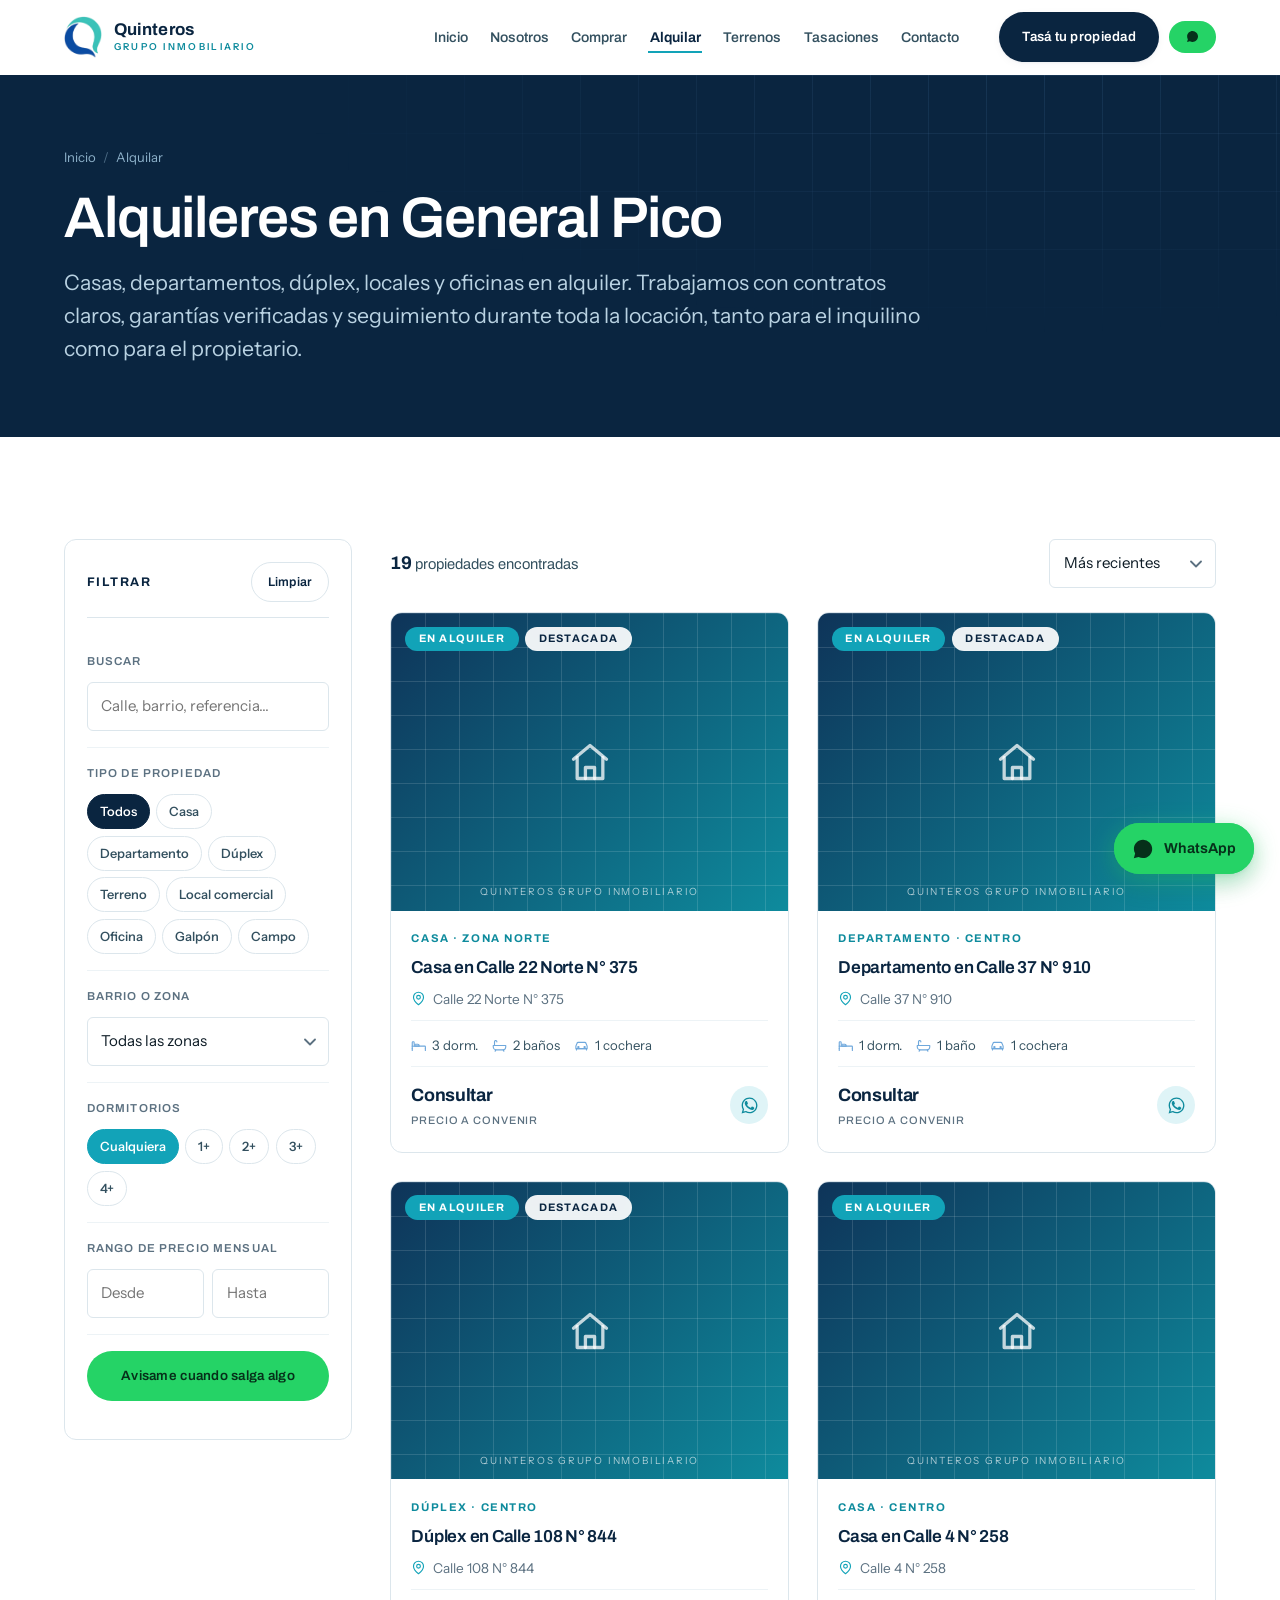
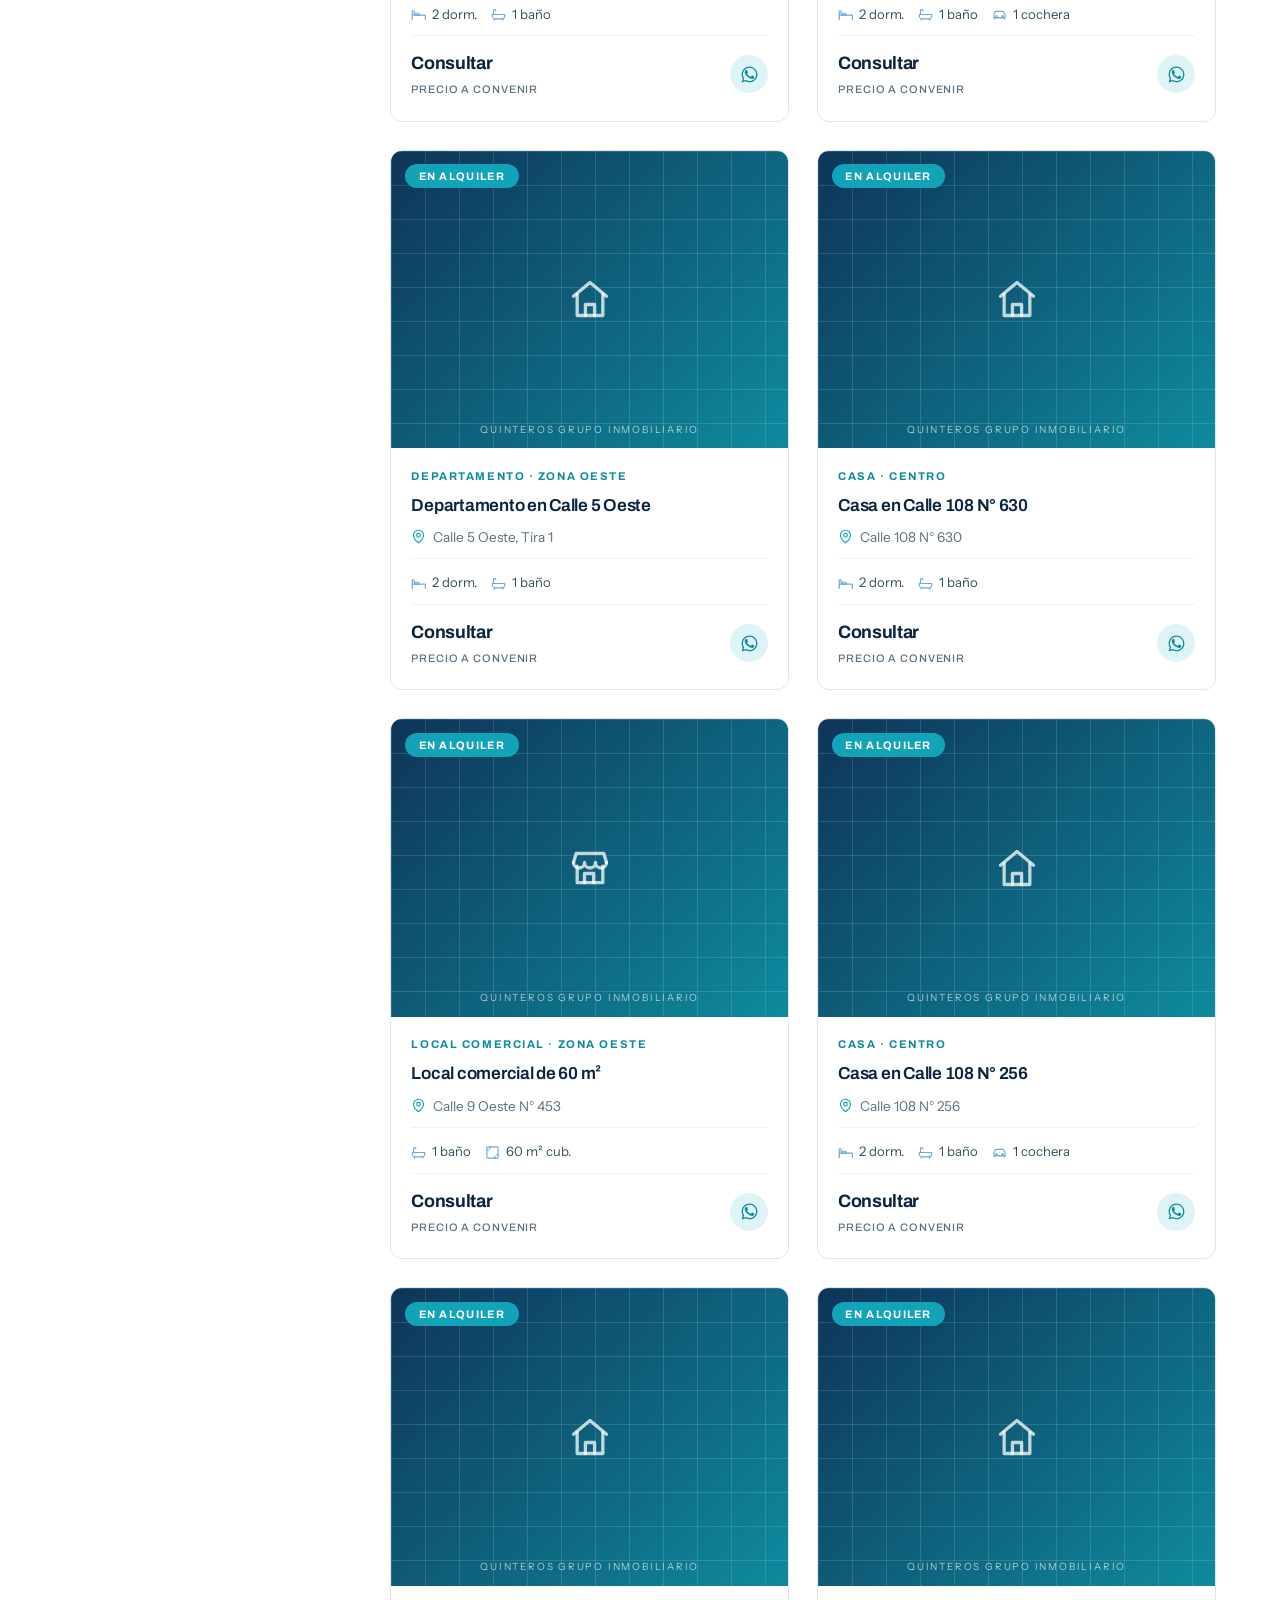
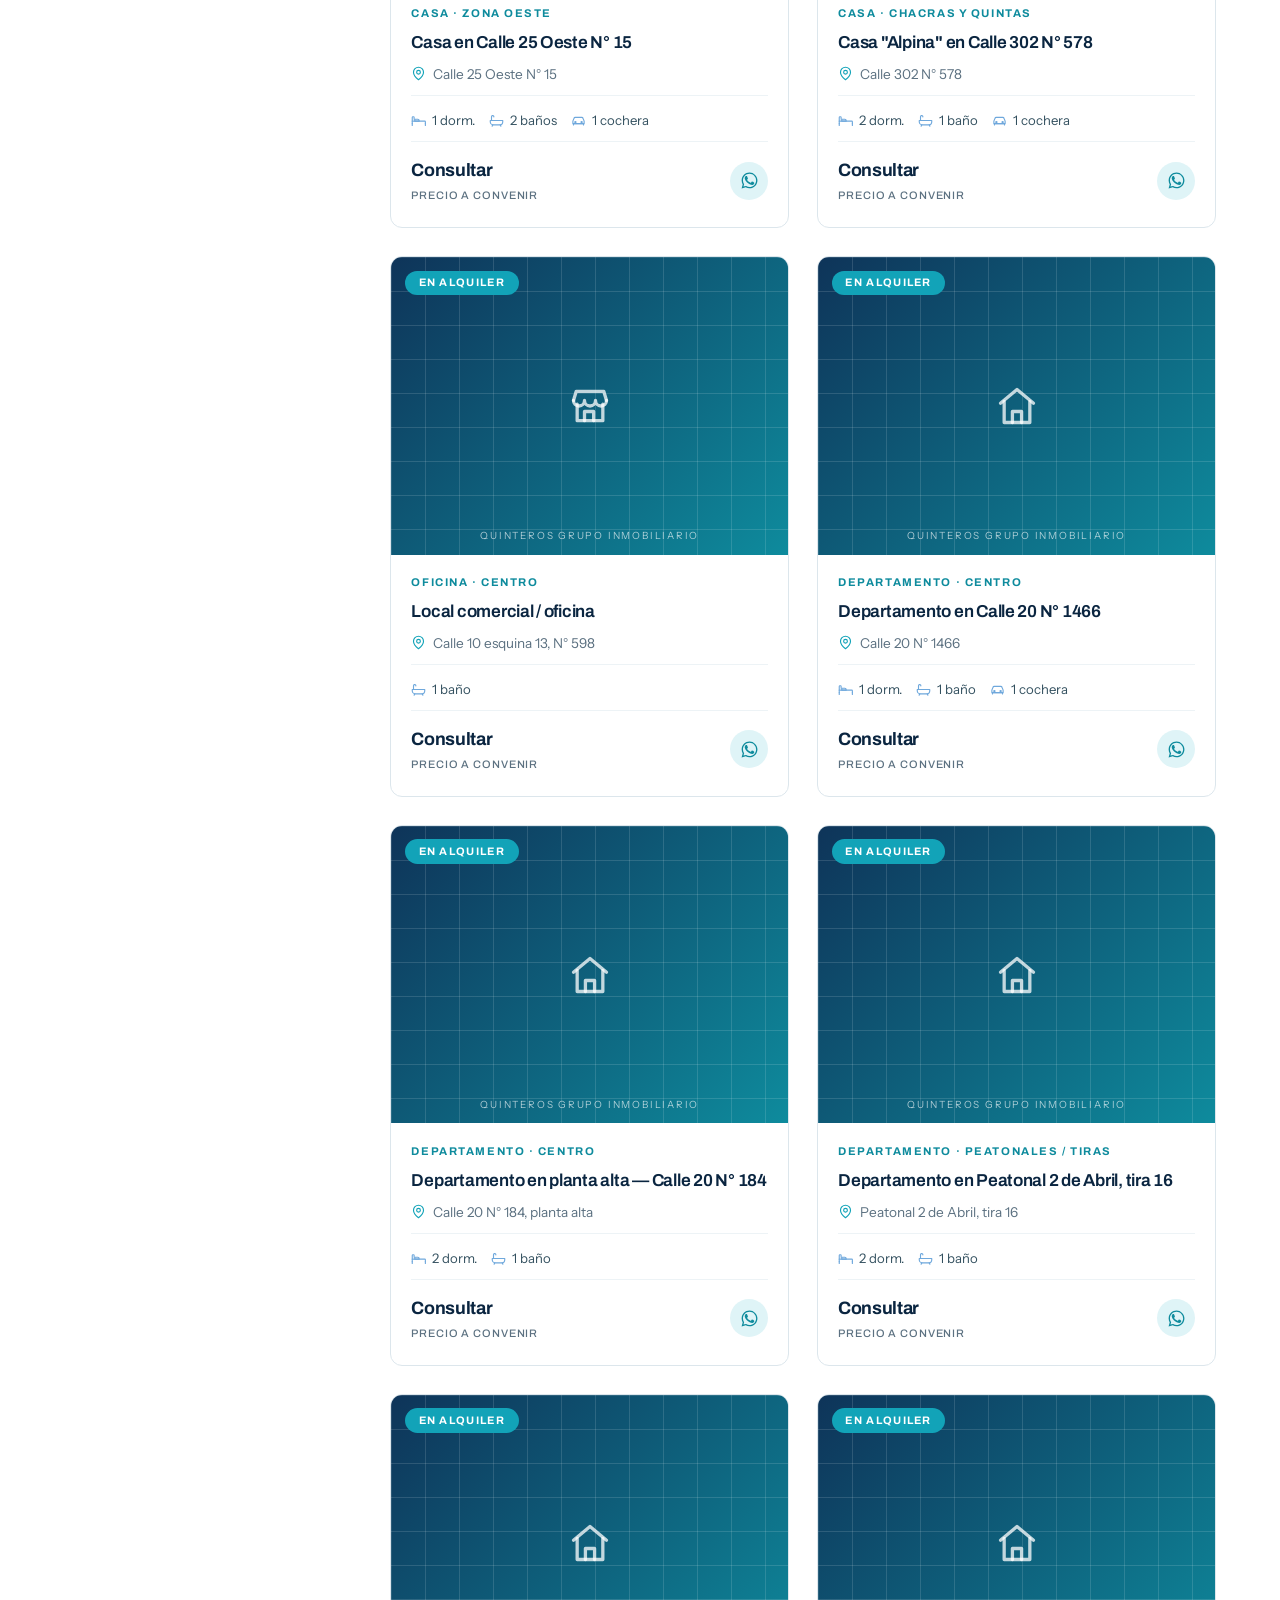
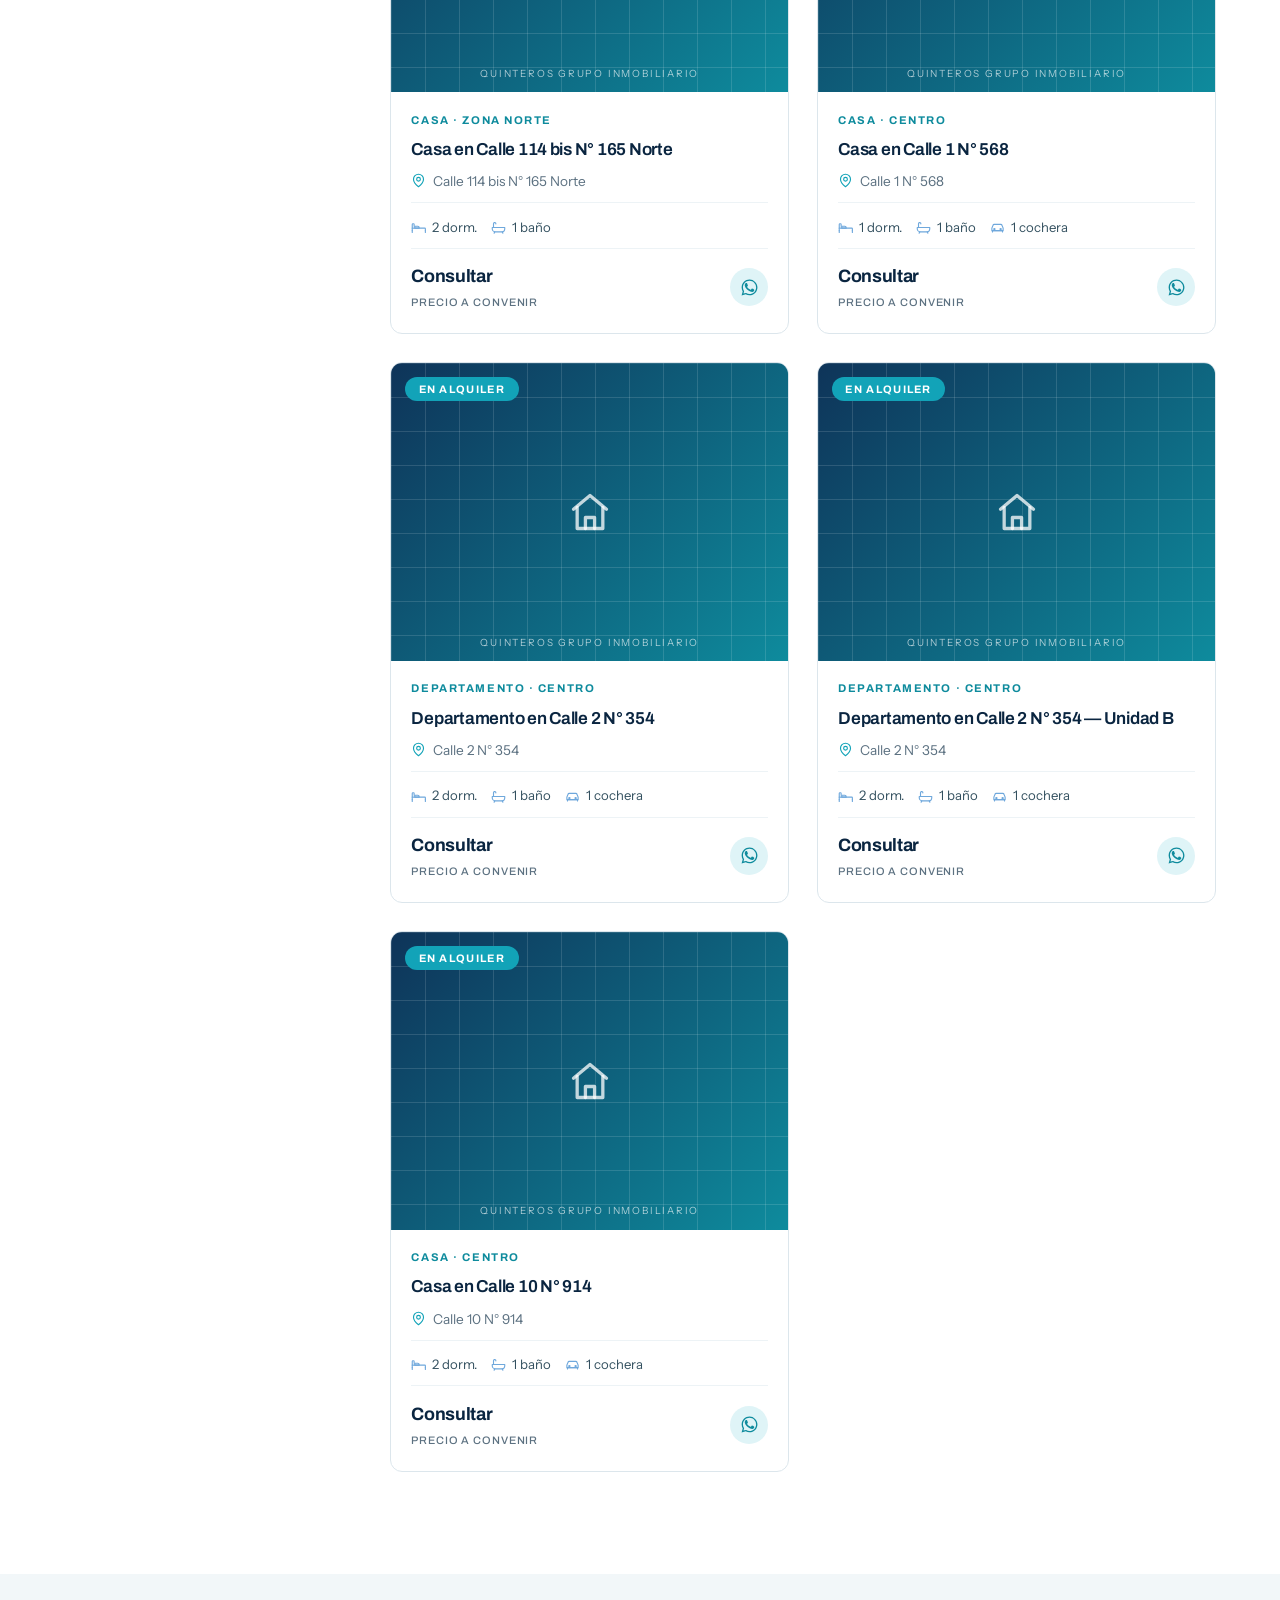
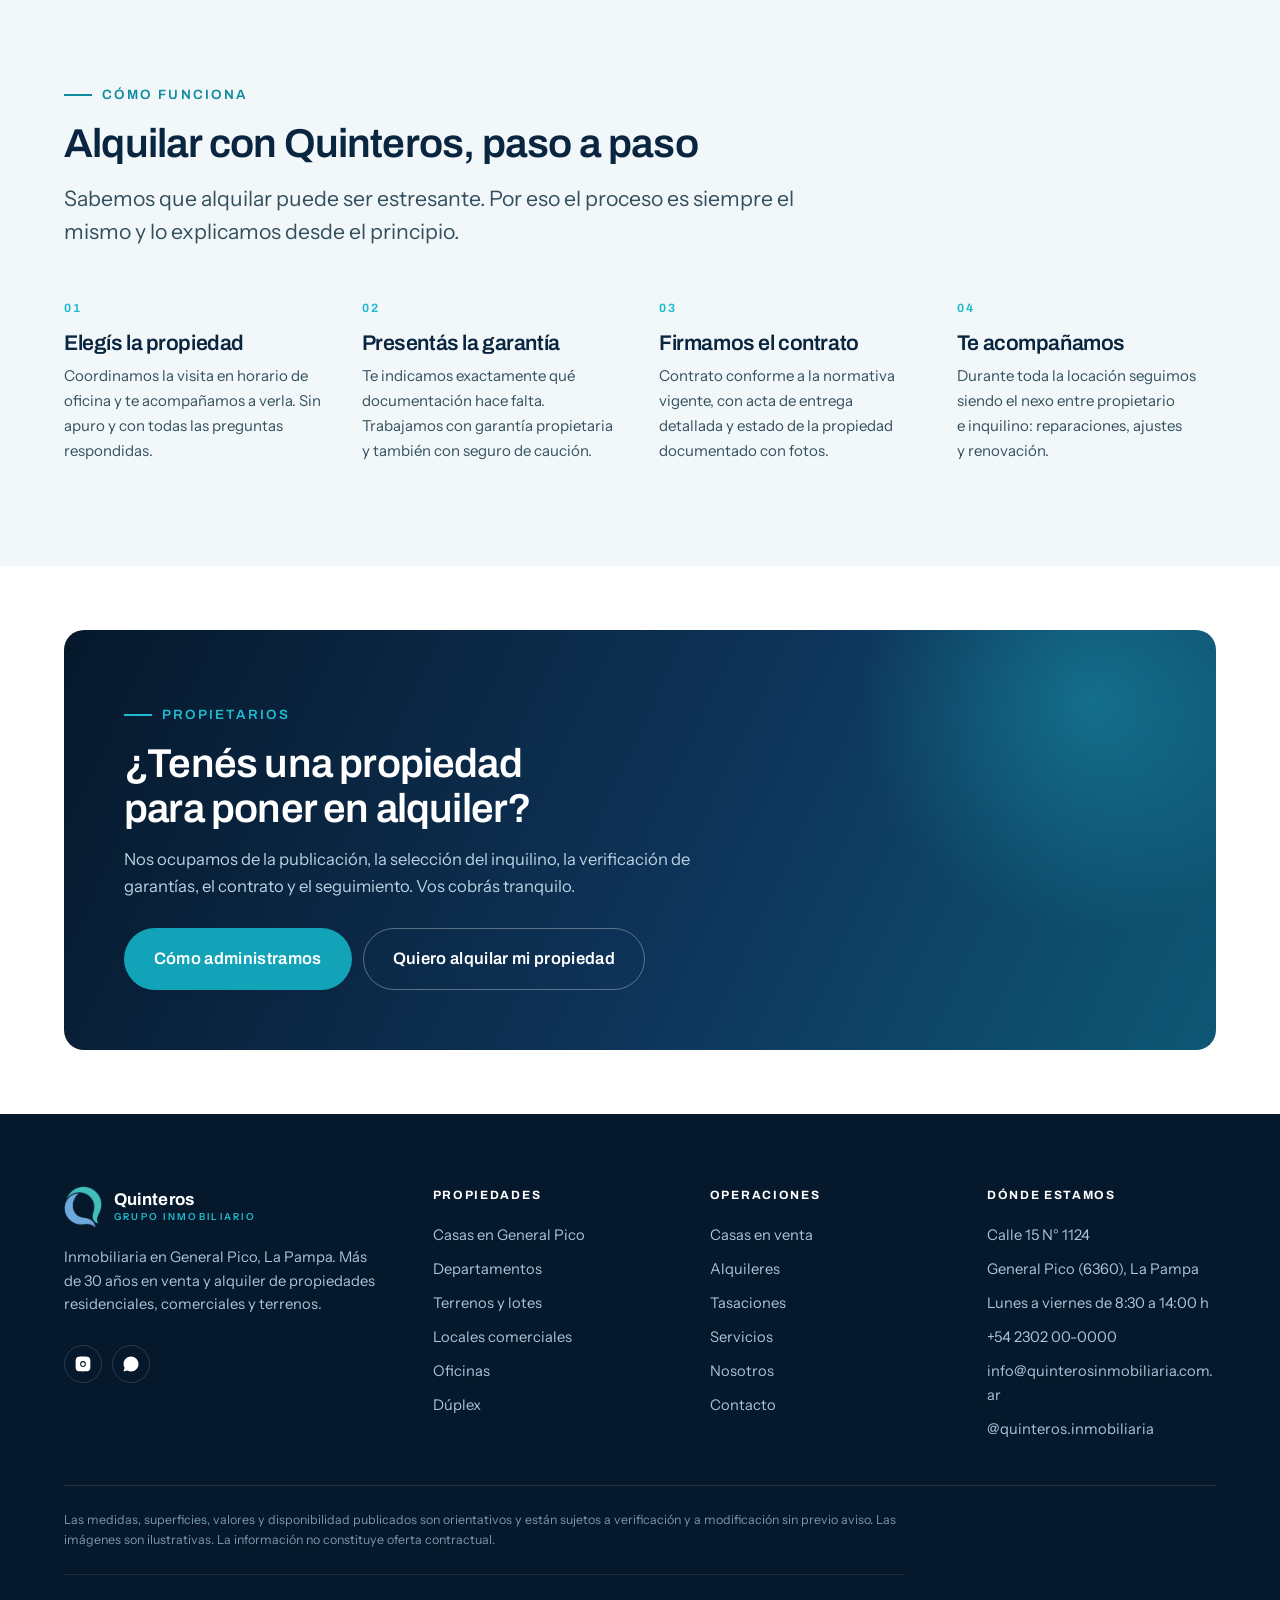
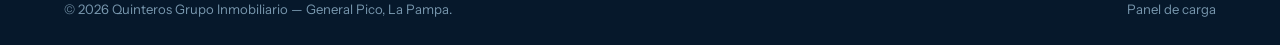
==== alquilar.html @ 3e391fb6 "Sitio web de Quinteros Grupo Inmobiliario Sitio institucional y catálogo de propiedades para una inm" ====
<!DOCTYPE html>
<html lang="es-AR">
<head>
<meta charset="utf-8">
<meta name="viewport" content="width=device-width, initial-scale=1">
<title>Alquileres en General Pico: casas y departamentos | Quinteros</title>
<meta name="description" content="Casas, departamentos, dúplex y locales en alquiler en General Pico, La Pampa. Contratos claros, garantías verificadas y seguimiento durante toda la locación.">
<link rel="canonical" href="https://www.quinterosinmobiliaria.com.ar/alquilar.html">
<meta property="og:type" content="website">
<meta property="og:locale" content="es_AR">
<meta property="og:title" content="Alquileres en General Pico: casas y departamentos | Quinteros">
<meta property="og:description" content="Casas, departamentos, dúplex y locales en alquiler en General Pico, La Pampa.">
<link rel="icon" href="assets/img/favicon.png" type="image/png">
<meta name="theme-color" content="#0A2540">
<link rel="preconnect" href="https://fonts.googleapis.com">
<link rel="preconnect" href="https://fonts.gstatic.com" crossorigin>
<link rel="stylesheet" href="https://fonts.googleapis.com/css2?family=Archivo:wght@400;500;600;700&family=Instrument+Sans:wght@400;500;600&display=swap">
<link rel="stylesheet" href="assets/css/styles.css">
</head>
<body>
<a class="skip-link" href="#main">Saltar al contenido</a>

<header class="header">
  <div class="wrap header__inner">
    <a class="brand" href="index.html" aria-label="Quinteros Grupo Inmobiliario — Inicio">
      <img class="brand__mark" src="assets/img/logo-quinteros.png" width="183" height="200" alt="" aria-hidden="true" decoding="async">
      <span class="brand__text"><span class="brand__name">Quinteros</span><span class="brand__tag">Grupo Inmobiliario</span></span>
    </a>
    <button class="nav-toggle" aria-expanded="false" aria-controls="nav-principal" aria-label="Abrir menú"><span></span></button>
    <nav class="nav" id="nav-principal" aria-label="Navegación principal">
      <ul class="nav__list">
        <li><a class="nav__link" href="index.html">Inicio</a></li>
        <li><a class="nav__link" href="nosotros.html">Nosotros</a></li>
        <li><a class="nav__link" href="comprar.html">Comprar</a></li>
        <li><a class="nav__link" href="alquilar.html">Alquilar</a></li>
        <li><a class="nav__link" href="terrenos.html">Terrenos</a></li>
        <li><a class="nav__link" href="tasaciones.html">Tasaciones</a></li>
        <li><a class="nav__link" href="contacto.html">Contacto</a></li>
      </ul>
      <div class="nav__cta-group">
        <a class="btn btn--primary" href="tasaciones.html">Tasá tu propiedad</a>
        <a class="btn btn--wsp" data-wsp>WhatsApp</a>
      </div>
    </nav>
    <div class="header__actions">
      <a class="btn btn--primary btn--cta" href="tasaciones.html">Tasá tu propiedad</a>
      <a class="btn btn--wsp btn--sm" data-wsp aria-label="Escribinos por WhatsApp">
        <svg viewBox="0 0 24 24" fill="currentColor" aria-hidden="true"><path d="M17.47 14.38c-.3-.15-1.76-.87-2.03-.97-.27-.1-.47-.15-.67.15-.2.3-.77.97-.95 1.17-.17.2-.35.22-.65.07-.3-.15-1.26-.46-2.4-1.48-.89-.79-1.49-1.77-1.66-2.07-.17-.3-.02-.46.13-.61.13-.13.3-.35.45-.52.15-.17.2-.3.3-.5.1-.2.05-.37-.02-.52-.08-.15-.67-1.61-.92-2.21-.24-.58-.49-.5-.67-.51h-.57c-.2 0-.52.07-.79.37-.27.3-1.04 1.02-1.04 2.48s1.06 2.88 1.21 3.08c.15.2 2.1 3.2 5.08 4.49.71.3 1.26.49 1.69.63.71.22 1.36.19 1.87.12.57-.09 1.76-.72 2.01-1.41.25-.7.25-1.29.17-1.42-.07-.12-.27-.2-.57-.35zM12.04 2.02c-5.5 0-9.97 4.47-9.97 9.97 0 1.76.46 3.48 1.34 5L2 22l5.16-1.35a9.93 9.93 0 0 0 4.88 1.27h.01c5.5 0 9.97-4.47 9.97-9.97 0-2.66-1.04-5.17-2.92-7.05a9.9 9.9 0 0 0-7.06-2.88z"/></svg>
        <span class="sr-only">WhatsApp</span>
      </a>
    </div>
  </div>
</header>

<main id="main">

<section class="page-head">
  <div class="wrap">
    <nav class="breadcrumb" aria-label="Miga de pan">
      <a href="index.html">Inicio</a><span aria-hidden="true">/</span><span>Alquilar</span>
    </nav>
    <h1>Alquileres en General Pico</h1>
    <p class="lead">Casas, departamentos, dúplex, locales y oficinas en alquiler. Trabajamos con contratos claros, garantías verificadas y seguimiento durante toda la locación, tanto para el inquilino como para el propietario.</p>
  </div>
</section>

<section class="section" data-catalogo data-fijos='{"operacion":"alquiler"}'>
  <div class="wrap catalogo">
    <aside class="filters" aria-label="Filtros de búsqueda">
      <div class="filters__head">
        <p class="filters__title">Filtrar</p>
        <button type="button" class="btn btn--sm btn--ghost" data-limpiar>Limpiar</button>
        <button type="button" class="filters__close" data-cerrar-filtros aria-label="Cerrar filtros">
          <svg viewBox="0 0 24 24" width="18" height="18" fill="none" stroke="currentColor" stroke-width="2" stroke-linecap="round"><path d="M18 6L6 18M6 6l12 12"/></svg>
        </button>
      </div>
      <div class="filters__group">
        <span class="filters__legend">Buscar</span>
        <input class="input" type="search" name="q" placeholder="Calle, barrio, referencia..." aria-label="Buscar por texto">
      </div>
      <div class="filters__group"><span class="filters__legend">Operación</span><div class="chips" data-filtro-operacion></div></div>
      <div class="filters__group"><span class="filters__legend">Tipo de propiedad</span><div class="chips" data-filtro-tipo></div></div>
      <div class="filters__group"><span class="filters__legend">Barrio o zona</span><select class="select" name="zona" aria-label="Filtrar por zona"></select></div>
      <div class="filters__group"><span class="filters__legend">Dormitorios</span><div class="chips" data-filtro-dormitorios></div></div>
      <div class="filters__group">
        <span class="filters__legend">Rango de precio mensual</span>
        <div class="range-row">
          <input class="input" type="number" name="precioMin" placeholder="Desde" min="0" step="1000" aria-label="Precio mínimo">
          <input class="input" type="number" name="precioMax" placeholder="Hasta" min="0" step="1000" aria-label="Precio máximo">
        </div>
      </div>
      <div class="filters__group">
        <a class="btn btn--wsp btn--block" data-wsp="¡Hola Quinteros! Busco un alquiler en General Pico. ¿Qué tienen disponible?">Avisame cuando salga algo</a>
      </div>
    </aside>

    <div>
      <div class="catalogo__bar">
        <p class="results-count" data-count aria-live="polite"></p>
        <div class="catalogo__tools">
          <button type="button" class="btn btn--ghost btn--sm filters-trigger" data-abrir-filtros>
            <svg viewBox="0 0 24 24" width="16" height="16" fill="none" stroke="currentColor" stroke-width="2" stroke-linecap="round"><path d="M4 6h16M7 12h10M10 18h4"/></svg>
            Filtros
          </button>
          <label class="sr-only" for="orden">Ordenar por</label>
          <select class="select" id="orden" data-orden style="width:auto">
            <option value="recientes">Más recientes</option>
            <option value="precio-asc">Menor precio</option>
            <option value="precio-desc">Mayor precio</option>
            <option value="superficie">Mayor superficie</option>
          </select>
        </div>
      </div>
      <div class="active-filters" data-active-filters></div>
      <div class="cards" data-grid></div>
    </div>
  </div>
</section>

<section class="section section--soft">
  <div class="wrap">
    <div class="section-head" data-reveal>
      <p class="eyebrow">Cómo funciona</p>
      <h2 class="h2">Alquilar con Quinteros, paso a paso</h2>
      <p class="lead mt-2">Sabemos que alquilar puede ser estresante. Por eso el proceso es siempre el mismo y lo explicamos desde el principio.</p>
    </div>
    <div class="values">
      <div class="value" data-reveal>
        <span class="value__num">01</span>
        <h3>Elegís la propiedad</h3>
        <p>Coordinamos la visita en horario de oficina y te acompañamos a verla. Sin apuro y con todas las preguntas respondidas.</p>
      </div>
      <div class="value" data-reveal>
        <span class="value__num">02</span>
        <h3>Presentás la garantía</h3>
        <p>Te indicamos exactamente qué documentación hace falta. Trabajamos con garantía propietaria y también con seguro de caución.</p>
      </div>
      <div class="value" data-reveal>
        <span class="value__num">03</span>
        <h3>Firmamos el contrato</h3>
        <p>Contrato conforme a la normativa vigente, con acta de entrega detallada y estado de la propiedad documentado con fotos.</p>
      </div>
      <div class="value" data-reveal>
        <span class="value__num">04</span>
        <h3>Te acompañamos</h3>
        <p>Durante toda la locación seguimos siendo el nexo entre propietario e inquilino: reparaciones, ajustes y renovación.</p>
      </div>
    </div>
  </div>
</section>

<section class="section section--tight">
  <div class="wrap">
    <div class="cta-band" data-reveal>
      <p class="eyebrow" style="color:var(--turq-400)">Propietarios</p>
      <h2>¿Tenés una propiedad para poner en alquiler?</h2>
      <p>Nos ocupamos de la publicación, la selección del inquilino, la verificación de garantías, el contrato y el seguimiento. Vos cobrás tranquilo.</p>
      <div class="cta-band__actions">
        <a class="btn btn--turq btn--lg" href="servicios.html#alquiler">Cómo administramos</a>
        <a class="btn btn--ghost-light btn--lg" data-wsp="¡Hola Quinteros! Tengo una propiedad para poner en alquiler en General Pico.">Quiero alquilar mi propiedad</a>
      </div>
    </div>
  </div>
</section>

</main>

<footer class="footer">
  <div class="wrap">
    <div class="footer__top">
      <div>
        <a class="brand brand--light" href="index.html" aria-label="Quinteros Grupo Inmobiliario">
          <img class="brand__mark" src="assets/img/logo-quinteros-claro.png" width="183" height="200" alt="" aria-hidden="true" decoding="async" loading="lazy">
          <span class="brand__text"><span class="brand__name">Quinteros</span><span class="brand__tag">Grupo Inmobiliario</span></span>
        </a>
        <p class="footer__about">Inmobiliaria en General Pico, La Pampa. Más de 30 años en venta y alquiler de propiedades residenciales, comerciales y terrenos.</p>
        <div class="socials mt-3">
          <a data-site="instagram" href="#" aria-label="Instagram"><svg viewBox="0 0 24 24" fill="currentColor" aria-hidden="true"><path d="M12 2.16c3.2 0 3.58.01 4.85.07 1.17.05 1.8.25 2.23.41.56.22.96.48 1.38.9.42.42.68.82.9 1.38.16.42.36 1.06.41 2.23.06 1.27.07 1.65.07 4.85s-.01 3.58-.07 4.85c-.05 1.17-.25 1.8-.41 2.23-.22.56-.48.96-.9 1.38-.42.42-.82.68-1.38.9-.42.16-1.06.36-2.23.41-1.27.06-1.65.07-4.85.07s-3.58-.01-4.85-.07c-1.17-.05-1.8-.25-2.23-.41a3.8 3.8 0 0 1-1.38-.9 3.8 3.8 0 0 1-.9-1.38c-.16-.42-.36-1.06-.41-2.23C2.17 15.58 2.16 15.2 2.16 12s.01-3.58.07-4.85c.05-1.17.25-1.8.41-2.23.22-.56.48-.96.9-1.38.42-.42.82-.68 1.38-.9.42-.16 1.06-.36 2.23-.41C8.42 2.17 8.8 2.16 12 2.16zm0 5.99a3.85 3.85 0 1 0 0 7.7 3.85 3.85 0 0 0 0-7.7zm0 6.35a2.5 2.5 0 1 1 0-5 2.5 2.5 0 0 1 0 5zm5.9-6.5a1.4 1.4 0 1 1-2.8 0 1.4 1.4 0 0 1 2.8 0z"/></svg></a>
          <a data-wsp href="#" aria-label="WhatsApp"><svg viewBox="0 0 24 24" fill="currentColor" aria-hidden="true"><path d="M17.47 14.38c-.3-.15-1.76-.87-2.03-.97-.27-.1-.47-.15-.67.15-.2.3-.77.97-.95 1.17-.17.2-.35.22-.65.07-.3-.15-1.26-.46-2.4-1.48-.89-.79-1.49-1.77-1.66-2.07-.17-.3-.02-.46.13-.61.13-.13.3-.35.45-.52.15-.17.2-.3.3-.5.1-.2.05-.37-.02-.52-.08-.15-.67-1.61-.92-2.21-.24-.58-.49-.5-.67-.51h-.57c-.2 0-.52.07-.79.37-.27.3-1.04 1.02-1.04 2.48s1.06 2.88 1.21 3.08c.15.2 2.1 3.2 5.08 4.49.71.3 1.26.49 1.69.63.71.22 1.36.19 1.87.12.57-.09 1.76-.72 2.01-1.41.25-.7.25-1.29.17-1.42-.07-.12-.27-.2-.57-.35zM12.04 2.02c-5.5 0-9.97 4.47-9.97 9.97 0 1.76.46 3.48 1.34 5L2 22l5.16-1.35a9.93 9.93 0 0 0 4.88 1.27h.01c5.5 0 9.97-4.47 9.97-9.97 0-2.66-1.04-5.17-2.92-7.05a9.9 9.9 0 0 0-7.06-2.88z"/></svg></a>
        </div>
      </div>
      <div>
        <p class="footer__title">Propiedades</p>
        <ul class="footer__links">
          <li><a href="propiedades.html?tipo=casa">Casas en General Pico</a></li>
          <li><a href="propiedades.html?tipo=departamento">Departamentos</a></li>
          <li><a href="terrenos.html">Terrenos y lotes</a></li>
          <li><a href="propiedades.html?tipo=local">Locales comerciales</a></li>
          <li><a href="propiedades.html?tipo=oficina">Oficinas</a></li>
          <li><a href="propiedades.html?tipo=duplex">Dúplex</a></li>
        </ul>
      </div>
      <div>
        <p class="footer__title">Operaciones</p>
        <ul class="footer__links">
          <li><a href="comprar.html">Casas en venta</a></li>
          <li><a href="alquilar.html">Alquileres</a></li>
          <li><a href="tasaciones.html">Tasaciones</a></li>
          <li><a href="servicios.html">Servicios</a></li>
          <li><a href="nosotros.html">Nosotros</a></li>
          <li><a href="contacto.html">Contacto</a></li>
        </ul>
      </div>
      <div>
        <p class="footer__title">Dónde estamos</p>
        <ul class="footer__links">
          <li data-site="direccion"></li>
          <li>General Pico (<span data-site="codigoPostal"></span>), La Pampa</li>
          <li data-site="horario"></li>
          <li><a data-site="telefonoLink" href="#"><span data-site-text="telefono"></span></a></li>
          <li><a data-site="email" href="#"></a></li>
          <li><a data-site="instagram" href="#"><span data-site-text="instagramUser"></span></a></li>
        </ul>
      </div>
    </div>
    <p class="footer__legal">Las medidas, superficies, valores y disponibilidad publicados son orientativos y están sujetos a verificación y a modificación sin previo aviso. Las imágenes son ilustrativas. La información no constituye oferta contractual.</p>
    <div class="footer__bottom">
      <p>© <span data-year>2026</span> Quinteros Grupo Inmobiliario — General Pico, La Pampa.</p>
      <p><a href="admin.php">Panel de carga</a></p>
    </div>
  </div>
</footer>

<a class="wsp-float" data-wsp href="#" aria-label="Escribinos por WhatsApp">
  <svg viewBox="0 0 24 24" fill="currentColor" aria-hidden="true"><path d="M17.47 14.38c-.3-.15-1.76-.87-2.03-.97-.27-.1-.47-.15-.67.15-.2.3-.77.97-.95 1.17-.17.2-.35.22-.65.07-.3-.15-1.26-.46-2.4-1.48-.89-.79-1.49-1.77-1.66-2.07-.17-.3-.02-.46.13-.61.13-.13.3-.35.45-.52.15-.17.2-.3.3-.5.1-.2.05-.37-.02-.52-.08-.15-.67-1.61-.92-2.21-.24-.58-.49-.5-.67-.51h-.57c-.2 0-.52.07-.79.37-.27.3-1.04 1.02-1.04 2.48s1.06 2.88 1.21 3.08c.15.2 2.1 3.2 5.08 4.49.71.3 1.26.49 1.69.63.71.22 1.36.19 1.87.12.57-.09 1.76-.72 2.01-1.41.25-.7.25-1.29.17-1.42-.07-.12-.27-.2-.57-.35zM12.04 2.02c-5.5 0-9.97 4.47-9.97 9.97 0 1.76.46 3.48 1.34 5L2 22l5.16-1.35a9.93 9.93 0 0 0 4.88 1.27h.01c5.5 0 9.97-4.47 9.97-9.97 0-2.66-1.04-5.17-2.92-7.05a9.9 9.9 0 0 0-7.06-2.88z"/></svg>
  <span class="wsp-float__text">WhatsApp</span>
</a>

<script src="assets/js/config.js"></script>
<script src="data/propiedades.js"></script>
<script src="assets/js/app.js"></script>
<script src="assets/js/catalogo.js"></script>
</body>
</html>
---- assets/css/styles.css ----
/* ============================================================
   QUINTEROS GRUPO INMOBILIARIO — Sistema de diseño
   General Pico, La Pampa
   ============================================================ */

/* ---------- 1. Tokens ---------- */
:root {
  /* Marca */
  --navy-900: #06182B;
  --navy-800: #0A2540;
  --navy-700: #0E3459;
  --navy-600: #12456F;
  --blue-600: #12508C;
  --blue-500: #1B6BB0;
  --celeste-400: #6FA8DC;
  --celeste-200: #C3DCF0;
  --turq-600: #0E8B9D;
  --turq-500: #12A3B8;
  --turq-400: #1FBBCF;
  --turq-100: #DFF4F7;
  --agua-500: #2FB5A2;
  --agua-400: #3FC7B4;
  --agua-100: #DEF5F0;

  /* Neutros */
  --ink: #0C1A24;
  --ink-soft: #33505F;
  --muted: #5C7181;
  --line: #DCE6EC;
  --line-soft: #EDF3F6;
  --bg: #FFFFFF;
  --bg-soft: #F2F7F9;
  --bg-deep: #E9F1F5;

  /* Semánticos */
  --venta: var(--navy-800);
  --alquiler: var(--turq-500);

  /* Tipografía */
  --font-display: "Archivo", "Archivo Expanded", system-ui, sans-serif;
  --font-body: "Instrument Sans", "Archivo", system-ui, sans-serif;

  /* Escala fluida */
  --step--1: clamp(0.78rem, 0.76rem + 0.1vw, 0.84rem);
  --step-0: clamp(0.95rem, 0.92rem + 0.15vw, 1.05rem);
  --step-1: clamp(1.12rem, 1.05rem + 0.35vw, 1.35rem);
  --step-2: clamp(1.35rem, 1.2rem + 0.7vw, 1.85rem);
  --step-3: clamp(1.7rem, 1.4rem + 1.4vw, 2.6rem);
  --step-4: clamp(2.1rem, 1.5rem + 2.6vw, 3.6rem);
  --step-5: clamp(2.6rem, 1.6rem + 4.2vw, 5rem);

  /* Layout */
  --wrap: 1240px;
  --wrap-narrow: 780px;
  --gutter: clamp(1.15rem, 4vw, 2.75rem);
  --radius-s: 6px;
  --radius: 12px;
  --radius-l: 20px;
  --header-h: 74px;

  /* Sombras */
  --sh-1: 0 1px 2px rgba(10, 37, 64, 0.05), 0 2px 8px rgba(10, 37, 64, 0.04);
  --sh-2: 0 2px 4px rgba(10, 37, 64, 0.06), 0 12px 28px rgba(10, 37, 64, 0.09);
  --sh-3: 0 8px 18px rgba(10, 37, 64, 0.1), 0 28px 60px rgba(10, 37, 64, 0.14);

  --ease: cubic-bezier(0.22, 0.61, 0.36, 1);
}

/* ---------- 2. Reset ---------- */
*, *::before, *::after { box-sizing: border-box; }
* { margin: 0; }

html {
  -webkit-text-size-adjust: 100%;
  scroll-behavior: smooth;
  scroll-padding-top: calc(var(--header-h) + 16px);
}
@media (prefers-reduced-motion: reduce) {
  html { scroll-behavior: auto; }
  *, *::before, *::after {
    animation-duration: 0.01ms !important;
    animation-iteration-count: 1 !important;
    transition-duration: 0.01ms !important;
  }
}

body {
  font-family: var(--font-body);
  font-size: var(--step-0);
  line-height: 1.65;
  color: var(--ink);
  background: var(--bg);
  -webkit-font-smoothing: antialiased;
  text-rendering: optimizeLegibility;
  overflow-x: hidden;
}

img, svg, video, picture { display: block; max-width: 100%; }
img { height: auto; }
input, button, textarea, select { font: inherit; color: inherit; }
button { background: none; border: 0; cursor: pointer; }
a { color: inherit; text-decoration: none; }
ul, ol { list-style: none; padding: 0; }

h1, h2, h3, h4, h5 {
  font-family: var(--font-display);
  font-weight: 600;
  line-height: 1.1;
  letter-spacing: -0.02em;
  color: var(--navy-800);
  text-wrap: balance;
}
p { text-wrap: pretty; }

code {
  font-family: ui-monospace, "SFMono-Regular", Menlo, Consolas, monospace;
  font-size: 0.88em;
  background: var(--bg-deep);
  color: var(--navy-700);
  padding: 0.12em 0.4em;
  border-radius: 4px;
  overflow-wrap: anywhere;
}

:focus-visible {
  outline: 2px solid var(--turq-500);
  outline-offset: 3px;
  border-radius: 3px;
}

::selection { background: var(--turq-400); color: #fff; }

.skip-link {
  position: absolute;
  left: -9999px;
  top: 0;
  z-index: 999;
  background: var(--navy-800);
  color: #fff;
  padding: 0.8rem 1.2rem;
  border-radius: 0 0 var(--radius-s) 0;
}
.skip-link:focus { left: 0; }

.sr-only {
  position: absolute; width: 1px; height: 1px;
  padding: 0; margin: -1px; overflow: hidden;
  clip: rect(0 0 0 0); white-space: nowrap; border: 0;
}

/* ---------- 3. Layout ---------- */
.wrap {
  width: 100%;
  max-width: var(--wrap);
  margin-inline: auto;
  padding-inline: var(--gutter);
}
.wrap--narrow { max-width: var(--wrap-narrow); }

.section { padding-block: clamp(3.5rem, 8vw, 7rem); }
.section--tight { padding-block: clamp(2.5rem, 5vw, 4rem); }
.section--soft { background: var(--bg-soft); }
.section--deep {
  background: var(--navy-800);
  color: #E7F1F6;
}
.section--deep h2, .section--deep h3 { color: #fff; }

/* Trama de grilla: guiño al trazado en damero de General Pico */
.grid-motif { position: relative; isolation: isolate; }
.grid-motif::before {
  content: "";
  position: absolute;
  inset: 0;
  z-index: -1;
  background-image:
    linear-gradient(rgba(111, 168, 220, 0.16) 1px, transparent 1px),
    linear-gradient(90deg, rgba(111, 168, 220, 0.16) 1px, transparent 1px);
  background-size: 56px 56px;
  mask-image: radial-gradient(ellipse 70% 80% at 70% 20%, #000 20%, transparent 78%);
  -webkit-mask-image: radial-gradient(ellipse 70% 80% at 70% 20%, #000 20%, transparent 78%);
  pointer-events: none;
}

/* ---------- 4. Tipografía utilitaria ---------- */
.eyebrow {
  display: inline-flex;
  align-items: center;
  gap: 0.6rem;
  font-family: var(--font-display);
  font-size: var(--step--1);
  font-weight: 600;
  letter-spacing: 0.16em;
  text-transform: uppercase;
  color: var(--turq-600);
  margin-bottom: 1rem;
}
.eyebrow::before {
  content: "";
  width: 28px;
  height: 2px;
  background: currentColor;
  flex: none;
}
.section--deep .eyebrow { color: var(--turq-400); }

.h-display { font-size: var(--step-5); font-weight: 700; letter-spacing: -0.035em; }
.h1 { font-size: var(--step-4); font-weight: 650; }
.h2 { font-size: var(--step-3); font-weight: 620; }
.h3 { font-size: var(--step-2); }
.h4 { font-size: var(--step-1); }

.lead {
  font-size: var(--step-1);
  color: var(--ink-soft);
  line-height: 1.55;
  max-width: 62ch;
}
.section--deep .lead { color: #B9D2E2; }

.muted { color: var(--muted); }
.tabular { font-variant-numeric: tabular-nums; }

.section-head { max-width: 68ch; margin-bottom: clamp(2rem, 4vw, 3.25rem); }
.section-head--split {
  max-width: none;
  display: flex;
  flex-wrap: wrap;
  align-items: flex-end;
  justify-content: space-between;
  gap: 1.5rem;
}
.section-head--split > div { max-width: 62ch; }

/* ---------- 5. Botones ---------- */
.btn {
  display: inline-flex;
  align-items: center;
  justify-content: center;
  gap: 0.55rem;
  font-family: var(--font-display);
  font-size: var(--step--1);
  font-weight: 600;
  letter-spacing: 0.02em;
  padding: 0.82rem 1.4rem;
  border-radius: 999px;
  border: 1.5px solid transparent;
  transition: transform 0.25s var(--ease), background-color 0.25s var(--ease),
    border-color 0.25s var(--ease), color 0.25s var(--ease), box-shadow 0.25s var(--ease);
  white-space: nowrap;
  cursor: pointer;
}
.btn:hover { transform: translateY(-2px); }
.btn:active { transform: translateY(0); }
.btn svg { width: 1.05em; height: 1.05em; flex: none; }

.btn--primary { background: var(--navy-800); color: #fff; box-shadow: var(--sh-1); }
.btn--primary:hover { background: var(--navy-700); box-shadow: var(--sh-2); }

.btn--turq { background: var(--turq-500); color: #fff; box-shadow: var(--sh-1); }
.btn--turq:hover { background: var(--turq-600); box-shadow: var(--sh-2); }

.btn--wsp { background: #25D366; color: #06301A; }
.btn--wsp:hover { background: #1FBF5A; }

.btn--ghost { border-color: var(--line); color: var(--navy-800); background: #fff; }
.btn--ghost:hover { border-color: var(--turq-500); color: var(--turq-600); }

.btn--ghost-light { border-color: rgba(255, 255, 255, 0.32); color: #fff; }
.btn--ghost-light:hover { border-color: #fff; background: rgba(255, 255, 255, 0.08); }

.btn--lg { padding: 1rem 1.8rem; font-size: var(--step-0); }
.btn--sm { padding: 0.55rem 1rem; font-size: 0.78rem; }
.btn--block { width: 100%; }

.link-arrow {
  display: inline-flex;
  align-items: center;
  gap: 0.5rem;
  font-family: var(--font-display);
  font-weight: 600;
  font-size: var(--step--1);
  letter-spacing: 0.04em;
  text-transform: uppercase;
  color: var(--turq-600);
  border-bottom: 1.5px solid transparent;
  padding-bottom: 2px;
  transition: gap 0.25s var(--ease), border-color 0.25s var(--ease);
}
.link-arrow:hover { gap: 0.85rem; border-color: currentColor; }
.section--deep .link-arrow { color: var(--turq-400); }

/* ---------- 6. Badges ---------- */
.badge {
  display: inline-flex;
  align-items: center;
  font-family: var(--font-display);
  font-size: 0.68rem;
  font-weight: 700;
  letter-spacing: 0.12em;
  text-transform: uppercase;
  padding: 0.42rem 0.85rem;
  border-radius: 999px;
  color: #fff;
  line-height: 1;
}
.badge--venta { background: var(--venta); }
.badge--alquiler { background: var(--alquiler); }
.badge--destacada {
  background: rgba(255, 255, 255, 0.92);
  color: var(--navy-800);
  backdrop-filter: blur(4px);
}
.badge--reservada { background: #C2601C; }
.badge--soft {
  background: var(--turq-100);
  color: var(--turq-600);
  letter-spacing: 0.08em;
}

/* ---------- 7. Header ---------- */
.header {
  position: sticky;
  top: 0;
  z-index: 100;
  background: rgba(255, 255, 255, 0.9);
  backdrop-filter: saturate(180%) blur(14px);
  -webkit-backdrop-filter: saturate(180%) blur(14px);
  border-bottom: 1px solid transparent;
  transition: border-color 0.3s var(--ease), box-shadow 0.3s var(--ease),
    background-color 0.3s var(--ease);
}
.header.is-stuck {
  border-bottom-color: var(--line);
  box-shadow: 0 2px 20px rgba(10, 37, 64, 0.06);
}
.header__inner {
  height: var(--header-h);
  display: flex;
  align-items: center;
  gap: clamp(1rem, 3vw, 2.5rem);
}

.brand { display: flex; align-items: center; gap: 0.7rem; flex: none; }
/* El logo es más alto que ancho: fijamos la altura y el ancho sigue la proporción */
.brand__mark { width: auto; height: 42px; flex: none; }
@media (max-width: 460px) { .brand__mark { height: 36px; } }
.brand__text { display: flex; flex-direction: column; line-height: 1; }
.brand__name {
  font-family: var(--font-display);
  font-weight: 700;
  font-size: 1.06rem;
  letter-spacing: 0.01em;
  color: var(--navy-800);
}
.brand__tag {
  font-size: 0.6rem;
  letter-spacing: 0.24em;
  text-transform: uppercase;
  color: var(--turq-600);
  font-weight: 600;
  margin-top: 3px;
}
@media (max-width: 400px) { .brand__text { display: none; } }

.nav { margin-left: auto; }
.nav__list { display: flex; align-items: center; gap: clamp(0.4rem, 1.5vw, 1.35rem); }
.nav__link {
  position: relative;
  font-family: var(--font-display);
  font-size: 0.88rem;
  font-weight: 550;
  color: var(--ink-soft);
  padding: 0.5rem 0.1rem;
  transition: color 0.2s var(--ease);
}
.nav__link::after {
  content: "";
  position: absolute;
  left: 0; right: 0; bottom: 0;
  height: 2px;
  background: var(--turq-500);
  transform: scaleX(0);
  transform-origin: left;
  transition: transform 0.28s var(--ease);
}
.nav__link:hover { color: var(--navy-800); }
.nav__link:hover::after, .nav__link[aria-current="page"]::after { transform: scaleX(1); }
.nav__link[aria-current="page"] { color: var(--navy-800); font-weight: 650; }

.header__actions { display: flex; align-items: center; gap: 0.6rem; flex: none; }

.nav-toggle {
  display: none;
  width: 44px; height: 44px;
  border-radius: var(--radius-s);
  align-items: center;
  justify-content: center;
  color: var(--navy-800);
  margin-left: auto;
}
.nav-toggle span {
  display: block;
  width: 22px; height: 2px;
  background: currentColor;
  position: relative;
  transition: background-color 0.2s var(--ease);
}
.nav-toggle span::before, .nav-toggle span::after {
  content: "";
  position: absolute;
  left: 0;
  width: 22px; height: 2px;
  background: currentColor;
  transition: transform 0.3s var(--ease), top 0.3s var(--ease);
}
.nav-toggle span::before { top: -7px; }
.nav-toggle span::after { top: 7px; }
.nav-toggle[aria-expanded="true"] span { background: transparent; }
.nav-toggle[aria-expanded="true"] span::before { top: 0; transform: rotate(45deg); }
.nav-toggle[aria-expanded="true"] span::after { top: 0; transform: rotate(-45deg); }

@media (max-width: 1050px) {
  .nav-toggle { display: flex; }
  .header__actions .btn--cta { display: none; }
  /* El backdrop-filter crea un contenedor de posicionamiento y rompería
     el position:fixed del panel de navegación. En mobile va sólido. */
  .header {
    background: #fff;
    backdrop-filter: none;
    -webkit-backdrop-filter: none;
  }
  .nav {
    position: fixed;
    inset: var(--header-h) 0 0 0;
    background: #fff;
    margin: 0;
    padding: 1.6rem var(--gutter) 2.5rem;
    overflow-y: auto;
    transform: translateY(-8px);
    opacity: 0;
    visibility: hidden;
    transition: opacity 0.28s var(--ease), transform 0.28s var(--ease), visibility 0.28s;
  }
  .nav.is-open { opacity: 1; visibility: visible; transform: none; }
  .nav__list { flex-direction: column; align-items: stretch; gap: 0; }
  .nav__link {
    display: block;
    width: 100%;
    font-size: 1.18rem;
    padding: 1rem 0;
    border-bottom: 1px solid var(--line-soft);
  }
  .nav__link::after { display: none; }
  .nav__cta-group {
    display: flex;
    flex-direction: column;
    gap: 0.75rem;
    margin-top: 1.75rem;
  }
  body.nav-open { overflow: hidden; }
}
@media (min-width: 1051px) { .nav__cta-group { display: none; } }

/* ---------- 8. Hero ---------- */
.hero {
  position: relative;
  background: var(--navy-900);
  color: #fff;
  overflow: hidden;
  isolation: isolate;
}
.hero__media {
  position: absolute;
  inset: 0;
  z-index: -2;
}
.hero__media img, .hero__media .ph {
  width: 100%; height: 100%;
  object-fit: cover;
}
.hero__media::after {
  content: "";
  position: absolute;
  inset: 0;
  background:
    linear-gradient(105deg, rgba(6, 24, 43, 0.94) 0%, rgba(6, 24, 43, 0.82) 42%, rgba(10, 37, 64, 0.55) 100%),
    linear-gradient(to top, rgba(6, 24, 43, 0.85), transparent 55%);
}
.hero__grid {
  position: absolute;
  inset: 0;
  z-index: -1;
  background-image:
    linear-gradient(rgba(111, 168, 220, 0.14) 1px, transparent 1px),
    linear-gradient(90deg, rgba(111, 168, 220, 0.14) 1px, transparent 1px);
  background-size: 64px 64px;
  mask-image: linear-gradient(to bottom right, #000, transparent 65%);
  -webkit-mask-image: linear-gradient(to bottom right, #000, transparent 65%);
  pointer-events: none;
}
.hero__inner {
  padding-block: clamp(3.5rem, 9vw, 7rem) clamp(2rem, 4vw, 3rem);
  position: relative;
}
.hero__eyebrow {
  display: inline-flex;
  align-items: center;
  gap: 0.7rem;
  font-family: var(--font-display);
  font-size: var(--step--1);
  font-weight: 600;
  letter-spacing: 0.16em;
  text-transform: uppercase;
  color: var(--turq-400);
  margin-bottom: 1.4rem;
}
.hero__eyebrow::before {
  content: "";
  width: 34px; height: 2px;
  background: currentColor;
}
.hero__title {
  font-size: var(--step-5);
  font-weight: 700;
  letter-spacing: -0.035em;
  line-height: 1.02;
  color: #fff;
  max-width: 17ch;
}
.hero__title em {
  font-style: normal;
  color: var(--turq-400);
}
.hero__sub {
  margin-top: 1.5rem;
  font-size: var(--step-1);
  color: #B9D2E2;
  max-width: 54ch;
  line-height: 1.5;
}
.hero__stats {
  display: flex;
  flex-wrap: wrap;
  gap: clamp(1.5rem, 5vw, 3.5rem);
  margin-top: clamp(2rem, 4vw, 3rem);
  padding-top: 1.75rem;
  border-top: 1px solid rgba(255, 255, 255, 0.14);
}
.stat__num {
  font-family: var(--font-display);
  font-size: var(--step-3);
  font-weight: 700;
  color: #fff;
  letter-spacing: -0.03em;
  line-height: 1;
}
.stat__num span { color: var(--turq-400); }
.stat__label {
  font-size: 0.78rem;
  letter-spacing: 0.1em;
  text-transform: uppercase;
  color: #8FB3CB;
  margin-top: 0.5rem;
}

/* Buscador */
.searchbar {
  position: relative;
  z-index: 3;
  background: #fff;
  border-radius: var(--radius-l);
  box-shadow: var(--sh-3);
  padding: clamp(1.1rem, 2.5vw, 1.6rem);
  margin-top: clamp(2rem, 4vw, 3rem);
}
.searchbar--float { margin-bottom: clamp(-4rem, -6vw, -3rem); }
.searchbar__tabs {
  display: flex;
  gap: 0.35rem;
  margin-bottom: 1.1rem;
  border-bottom: 1px solid var(--line);
  padding-bottom: 0.9rem;
  flex-wrap: wrap;
}
.tab {
  font-family: var(--font-display);
  font-size: 0.85rem;
  font-weight: 600;
  padding: 0.5rem 1.05rem;
  border-radius: 999px;
  color: var(--muted);
  transition: all 0.22s var(--ease);
}
.tab:hover { color: var(--navy-800); background: var(--bg-soft); }
.tab.is-active { background: var(--navy-800); color: #fff; }

.searchbar__grid {
  display: grid;
  grid-template-columns: repeat(auto-fit, minmax(150px, 1fr));
  gap: 0.75rem;
  align-items: end;
}
.searchbar__grid .field { min-width: 0; }
.searchbar__submit { grid-column: span 1; }
@media (max-width: 620px) {
  .searchbar__grid { grid-template-columns: 1fr 1fr; }
  .searchbar__submit { grid-column: 1 / -1; }
}

/* ---------- 9. Campos de formulario ---------- */
.field { display: flex; flex-direction: column; gap: 0.4rem; }
.field__label {
  font-family: var(--font-display);
  font-size: 0.72rem;
  font-weight: 600;
  letter-spacing: 0.1em;
  text-transform: uppercase;
  color: var(--muted);
}
.field__control,
.input, .select, .textarea {
  width: 100%;
  background: #fff;
  border: 1.5px solid var(--line);
  border-radius: var(--radius-s);
  padding: 0.68rem 0.85rem;
  font-size: 0.94rem;
  color: var(--ink);
  transition: border-color 0.2s var(--ease), box-shadow 0.2s var(--ease);
  appearance: none;
}
.textarea { min-height: 130px; resize: vertical; line-height: 1.55; }
.select {
  background-image: url("data:image/svg+xml,%3Csvg xmlns='http://www.w3.org/2000/svg' width='12' height='8' viewBox='0 0 12 8'%3E%3Cpath d='M1 1.5 6 6.5l5-5' stroke='%235C7181' stroke-width='1.8' fill='none' stroke-linecap='round' stroke-linejoin='round'/%3E%3C/svg%3E");
  background-repeat: no-repeat;
  background-position: right 0.8rem center;
  padding-right: 2.2rem;
  cursor: pointer;
}
.input:focus, .select:focus, .textarea:focus {
  outline: none;
  border-color: var(--turq-500);
  box-shadow: 0 0 0 3px rgba(18, 163, 184, 0.15);
}
.field__hint { font-size: 0.78rem; color: var(--muted); }
.field__error { font-size: 0.78rem; color: #C0392B; display: none; }
.field.has-error .input,
.field.has-error .select,
.field.has-error .textarea { border-color: #C0392B; }
.field.has-error .field__error { display: block; }

.checkline {
  display: flex;
  align-items: flex-start;
  gap: 0.6rem;
  font-size: 0.85rem;
  color: var(--ink-soft);
}
.checkline input { margin-top: 0.28rem; accent-color: var(--turq-500); width: 16px; height: 16px; }

/* ---------- 10. Tarjetas de propiedad ---------- */
.cards {
  display: grid;
  grid-template-columns: repeat(auto-fill, minmax(min(100%, 310px), 1fr));
  gap: clamp(1.1rem, 2.2vw, 1.75rem);
}

.card {
  position: relative;
  display: flex;
  flex-direction: column;
  background: #fff;
  border: 1px solid var(--line);
  border-radius: var(--radius);
  overflow: hidden;
  transition: transform 0.35s var(--ease), box-shadow 0.35s var(--ease),
    border-color 0.35s var(--ease);
}
.card:hover {
  transform: translateY(-5px);
  box-shadow: var(--sh-3);
  border-color: transparent;
}
.card__media {
  position: relative;
  aspect-ratio: 4 / 3;
  overflow: hidden;
  background: var(--bg-deep);
}
.card__media img {
  width: 100%; height: 100%;
  object-fit: cover;
  transition: transform 0.7s var(--ease);
}
.card:hover .card__media img { transform: scale(1.06); }
.card__badges {
  position: absolute;
  top: 0.85rem; left: 0.85rem;
  display: flex;
  gap: 0.4rem;
  flex-wrap: wrap;
  z-index: 2;
}
.card__count {
  position: absolute;
  bottom: 0.85rem; right: 0.85rem;
  z-index: 2;
  display: inline-flex;
  align-items: center;
  gap: 0.35rem;
  background: rgba(6, 24, 43, 0.72);
  color: #fff;
  font-size: 0.72rem;
  font-weight: 600;
  padding: 0.3rem 0.6rem;
  border-radius: 999px;
  backdrop-filter: blur(4px);
}
.card__body {
  padding: 1.15rem 1.25rem 1.35rem;
  display: flex;
  flex-direction: column;
  gap: 0.6rem;
  flex: 1;
}
.card__type {
  font-family: var(--font-display);
  font-size: 0.7rem;
  font-weight: 700;
  letter-spacing: 0.14em;
  text-transform: uppercase;
  color: var(--turq-600);
}
.card__title {
  font-family: var(--font-display);
  font-size: 1.08rem;
  font-weight: 620;
  line-height: 1.25;
  color: var(--navy-800);
  letter-spacing: -0.015em;
}
.card__zone {
  font-size: 0.85rem;
  color: var(--muted);
  display: flex;
  align-items: flex-start;
  gap: 0.4rem;
}
.card__zone svg {
  width: 15px;
  height: 15px;
  flex: none;
  color: var(--turq-500);
  margin-top: 3px;
}
.card__specs {
  display: flex;
  flex-wrap: wrap;
  gap: 0.4rem 0.9rem;
  padding-top: 0.85rem;
  margin-top: auto;
  border-top: 1px solid var(--line-soft);
  font-size: 0.82rem;
  color: var(--ink-soft);
}
.card__spec { display: inline-flex; align-items: center; gap: 0.35rem; }
.card__spec svg { width: 15px; height: 15px; color: var(--celeste-400); flex: none; }
.card__foot {
  display: flex;
  align-items: center;
  justify-content: space-between;
  gap: 0.75rem;
  padding-top: 0.85rem;
  border-top: 1px solid var(--line-soft);
}
.card__price {
  font-family: var(--font-display);
  font-size: 1.12rem;
  font-weight: 700;
  color: var(--navy-800);
  letter-spacing: -0.02em;
  font-variant-numeric: tabular-nums;
}
.card__price small {
  display: block;
  font-size: 0.68rem;
  font-weight: 500;
  letter-spacing: 0.08em;
  text-transform: uppercase;
  color: var(--muted);
  margin-top: 2px;
}
.card__link::after {
  content: "";
  position: absolute;
  inset: 0;
  z-index: 1;
}
.card__wsp {
  position: relative;
  z-index: 2;
  width: 38px; height: 38px;
  border-radius: 50%;
  display: grid;
  place-items: center;
  background: var(--turq-100);
  color: var(--turq-600);
  flex: none;
  transition: background-color 0.25s var(--ease), color 0.25s var(--ease);
}
.card__wsp:hover { background: #25D366; color: #fff; }
.card__wsp svg { width: 19px; height: 19px; }

/* Placeholder de imagen (mientras no hay foto real cargada) */
.ph {
  position: relative;
  width: 100%; height: 100%;
  background:
    linear-gradient(135deg, var(--navy-700) 0%, var(--turq-600) 100%);
  display: grid;
  place-items: center;
  overflow: hidden;
}
.ph::before {
  content: "";
  position: absolute;
  inset: 0;
  background-image:
    linear-gradient(rgba(255, 255, 255, 0.13) 1px, transparent 1px),
    linear-gradient(90deg, rgba(255, 255, 255, 0.13) 1px, transparent 1px);
  background-size: 34px 34px;
}
.ph svg { width: 44px; height: 44px; color: rgba(255, 255, 255, 0.75); position: relative; }
.ph__label {
  position: absolute;
  bottom: 0.7rem;
  left: 0; right: 0;
  text-align: center;
  font-size: 0.62rem;
  letter-spacing: 0.18em;
  text-transform: uppercase;
  color: rgba(255, 255, 255, 0.65);
}
/* En miniaturas y placeholders chicos el sello no entra: solo el ícono */
.gallery__side .ph__label,
.split__media .ph__label { display: none; }
.gallery__side .ph svg { width: 30px; height: 30px; }
.hero__media .ph svg,
.hero__media .ph__label { display: none; }

/* ---------- 11. Catálogo ---------- */
.catalogo {
  display: grid;
  grid-template-columns: 288px minmax(0, 1fr);
  gap: clamp(1.5rem, 3vw, 2.75rem);
  align-items: start;
}
@media (max-width: 940px) { .catalogo { grid-template-columns: 1fr; } }

.filters {
  position: sticky;
  top: calc(var(--header-h) + 20px);
  background: #fff;
  border: 1px solid var(--line);
  border-radius: var(--radius);
  padding: 1.35rem;
}
@media (max-width: 940px) {
  .filters {
    position: fixed;
    inset: 0;
    z-index: 200;
    border-radius: 0;
    overflow-y: auto;
    padding: 1.25rem var(--gutter) 6rem;
    transform: translateY(100%);
    transition: transform 0.35s var(--ease);
  }
  .filters.is-open { transform: none; }
  .filters__close { display: grid !important; }
}
.filters__head {
  display: flex;
  align-items: center;
  justify-content: space-between;
  gap: 1rem;
  margin-bottom: 1.15rem;
  padding-bottom: 0.9rem;
  border-bottom: 1px solid var(--line);
}
.filters__title {
  font-family: var(--font-display);
  font-size: 0.78rem;
  font-weight: 700;
  letter-spacing: 0.14em;
  text-transform: uppercase;
  color: var(--navy-800);
}
.filters__close {
  display: none;
  width: 36px; height: 36px;
  border-radius: 50%;
  background: var(--bg-soft);
  place-items: center;
  color: var(--navy-800);
}
.filters__group { padding-block: 1rem; border-bottom: 1px solid var(--line-soft); }
.filters__group:last-of-type { border-bottom: 0; }
.filters__legend {
  font-family: var(--font-display);
  font-size: 0.72rem;
  font-weight: 600;
  letter-spacing: 0.1em;
  text-transform: uppercase;
  color: var(--muted);
  margin-bottom: 0.7rem;
  display: block;
}
.chips { display: flex; flex-wrap: wrap; gap: 0.4rem; }
.chip {
  font-size: 0.8rem;
  font-weight: 550;
  padding: 0.38rem 0.75rem;
  border: 1.5px solid var(--line);
  border-radius: 999px;
  color: var(--ink-soft);
  background: #fff;
  transition: all 0.2s var(--ease);
  cursor: pointer;
}
.chip:hover { border-color: var(--turq-400); color: var(--turq-600); }
.chip.is-active { background: var(--navy-800); border-color: var(--navy-800); color: #fff; }
.chip--turq.is-active { background: var(--turq-500); border-color: var(--turq-500); }

.range-row { display: grid; grid-template-columns: 1fr 1fr; gap: 0.55rem; }

.catalogo__bar {
  display: flex;
  align-items: center;
  justify-content: space-between;
  flex-wrap: wrap;
  gap: 0.85rem;
  margin-bottom: 1.5rem;
}
.results-count {
  font-family: var(--font-display);
  font-size: 0.92rem;
  color: var(--ink-soft);
}
.results-count strong { color: var(--navy-800); font-size: 1.15rem; }
.catalogo__tools { display: flex; align-items: center; gap: 0.6rem; }
.filters-trigger { display: none; }
@media (max-width: 940px) { .filters-trigger { display: inline-flex; } }

.active-filters { display: flex; flex-wrap: wrap; gap: 0.4rem; margin-bottom: 1.25rem; }
.active-filters:empty { display: none; }
.tag-remove {
  display: inline-flex;
  align-items: center;
  gap: 0.45rem;
  font-size: 0.78rem;
  background: var(--turq-100);
  color: var(--turq-600);
  border-radius: 999px;
  padding: 0.32rem 0.65rem 0.32rem 0.8rem;
  font-weight: 550;
}
.tag-remove button { color: inherit; display: grid; place-items: center; opacity: 0.7; }
.tag-remove button:hover { opacity: 1; }
.tag-remove button svg { width: 13px; height: 13px; }

.empty-state {
  text-align: center;
  padding: clamp(3rem, 8vw, 5rem) 1.5rem;
  border: 1.5px dashed var(--line);
  border-radius: var(--radius);
  background: var(--bg-soft);
}
.empty-state svg { width: 46px; height: 46px; color: var(--celeste-400); margin: 0 auto 1.15rem; }

.skeleton {
  background: linear-gradient(100deg, var(--bg-deep) 30%, #F7FBFC 50%, var(--bg-deep) 70%);
  background-size: 200% 100%;
  animation: shimmer 1.4s infinite linear;
  border-radius: var(--radius);
  height: 380px;
}
@keyframes shimmer { to { background-position: -200% 0; } }

/* ---------- 12. Ficha de propiedad ---------- */
.pdp { padding-top: clamp(1.5rem, 3vw, 2.5rem); }
.breadcrumb {
  display: flex;
  flex-wrap: wrap;
  align-items: center;
  gap: 0.45rem;
  font-size: 0.82rem;
  color: var(--muted);
  margin-bottom: 1.5rem;
}
.breadcrumb a:hover { color: var(--turq-600); }
.breadcrumb span[aria-hidden] { opacity: 0.5; }

.gallery {
  display: grid;
  grid-template-columns: 2fr 1fr;
  gap: 0.6rem;
  border-radius: var(--radius);
  overflow: hidden;
  margin-bottom: clamp(1.75rem, 4vw, 2.75rem);
}
.gallery__main {
  position: relative;
  aspect-ratio: 3 / 2;
  background: var(--bg-deep);
  overflow: hidden;
}
.gallery__main img { width: 100%; height: 100%; object-fit: cover; }
.gallery__side { display: grid; grid-template-rows: 1fr 1fr; gap: 0.6rem; }
.gallery__side figure {
  position: relative;
  overflow: hidden;
  background: var(--bg-deep);
  cursor: pointer;
}
.gallery__side img { width: 100%; height: 100%; object-fit: cover; transition: transform 0.5s var(--ease); }
.gallery__side figure:hover img { transform: scale(1.05); }
.gallery__more {
  position: absolute;
  inset: 0;
  display: grid;
  place-items: center;
  background: rgba(6, 24, 43, 0.62);
  color: #fff;
  font-family: var(--font-display);
  font-weight: 600;
  font-size: 1rem;
  backdrop-filter: blur(2px);
}
@media (max-width: 760px) {
  .gallery { grid-template-columns: 1fr; }
  .gallery__side { grid-template-rows: none; grid-template-columns: 1fr 1fr; }
}

.pdp__layout {
  display: grid;
  grid-template-columns: minmax(0, 1fr) 360px;
  gap: clamp(1.75rem, 4vw, 3.5rem);
  align-items: start;
}
@media (max-width: 940px) { .pdp__layout { grid-template-columns: 1fr; } }

.pdp__header { padding-bottom: 1.5rem; border-bottom: 1px solid var(--line); margin-bottom: 1.75rem; }
.pdp__badges { display: flex; gap: 0.45rem; flex-wrap: wrap; margin-bottom: 1rem; }
.pdp__title { font-size: var(--step-3); font-weight: 650; }
.pdp__address {
  display: flex;
  align-items: center;
  gap: 0.45rem;
  color: var(--ink-soft);
  margin-top: 0.7rem;
  font-size: 1rem;
}
.pdp__address svg { width: 17px; height: 17px; color: var(--turq-500); flex: none; }

.specs-grid {
  display: grid;
  grid-template-columns: repeat(auto-fit, minmax(120px, 1fr));
  gap: 1px;
  background: var(--line);
  border: 1px solid var(--line);
  border-radius: var(--radius);
  overflow: hidden;
  margin-bottom: 2rem;
}
.spec-cell { background: #fff; padding: 1.1rem 1rem; text-align: center; }
.spec-cell svg { width: 22px; height: 22px; color: var(--turq-500); margin: 0 auto 0.5rem; }
.spec-cell__value {
  font-family: var(--font-display);
  font-weight: 700;
  font-size: 1.15rem;
  color: var(--navy-800);
  font-variant-numeric: tabular-nums;
}
.spec-cell__label {
  font-size: 0.72rem;
  letter-spacing: 0.08em;
  text-transform: uppercase;
  color: var(--muted);
  margin-top: 2px;
}

.prose h3 { font-size: var(--step-1); margin-top: 2rem; margin-bottom: 0.85rem; }
.prose p { color: var(--ink-soft); margin-bottom: 1rem; }
.prose p:last-child { margin-bottom: 0; }

.feature-list {
  display: grid;
  grid-template-columns: repeat(auto-fit, minmax(200px, 1fr));
  gap: 0.6rem 1.5rem;
}
/* Mismo criterio que .svc__steps li: nada de flex en el <li>, para que
   cualquier <strong>/<code>/<a> que se agregue adentro fluya como texto
   normal en vez de convertirse en un flex item suelto. */
.feature-list li {
  position: relative;
  padding: 0.35rem 0 0.35rem 1.15rem;
  font-size: 0.93rem;
  line-height: 1.5;
  color: var(--ink-soft);
  overflow-wrap: break-word;
  min-width: 0;
}
.feature-list li::before {
  content: "";
  position: absolute;
  left: 0;
  top: 0.95em;
  width: 7px; height: 7px;
  border-radius: 2px;
  background: var(--agua-400);
}

.pdp__aside { position: sticky; top: calc(var(--header-h) + 20px); display: grid; gap: 1rem; }
@media (max-width: 940px) { .pdp__aside { position: static; } }

.price-card {
  background: var(--navy-800);
  color: #fff;
  border-radius: var(--radius);
  padding: 1.6rem;
  box-shadow: var(--sh-2);
}
.price-card__op {
  font-size: 0.72rem;
  letter-spacing: 0.14em;
  text-transform: uppercase;
  color: var(--turq-400);
  font-weight: 600;
}
.price-card__value {
  font-family: var(--font-display);
  font-size: var(--step-3);
  font-weight: 700;
  letter-spacing: -0.03em;
  margin-top: 0.35rem;
  line-height: 1.05;
  font-variant-numeric: tabular-nums;
}
.price-card__note { font-size: 0.82rem; color: #9FC0D6; margin-top: 0.55rem; }
.price-card__actions { display: grid; gap: 0.55rem; margin-top: 1.35rem; }
.price-card__ref {
  margin-top: 1.25rem;
  padding-top: 1rem;
  border-top: 1px solid rgba(255, 255, 255, 0.14);
  font-size: 0.78rem;
  color: #9FC0D6;
  display: flex;
  justify-content: space-between;
  gap: 1rem;
}

.aside-card {
  background: #fff;
  border: 1px solid var(--line);
  border-radius: var(--radius);
  padding: 1.35rem;
}
.aside-card h3 { font-size: 1rem; margin-bottom: 0.85rem; }

.map-embed {
  border: 0;
  width: 100%;
  aspect-ratio: 16 / 10;
  border-radius: var(--radius);
  background: var(--bg-deep);
  display: block;
}

/* ---------- 13. Servicios / grillas de contenido ---------- */
.svc-grid {
  display: grid;
  grid-template-columns: repeat(auto-fit, minmax(min(100%, 270px), 1fr));
  gap: 1px;
  background: var(--line);
  border: 1px solid var(--line);
  border-radius: var(--radius);
  overflow: hidden;
}
.svc {
  background: #fff;
  padding: clamp(1.5rem, 3vw, 2.25rem);
  display: flex;
  flex-direction: column;
  gap: 0.85rem;
  transition: background-color 0.3s var(--ease);
  position: relative;
}
.svc:hover { background: var(--bg-soft); }
.svc__icon {
  width: 46px; height: 46px;
  border-radius: 12px;
  display: grid;
  place-items: center;
  background: var(--turq-100);
  color: var(--turq-600);
  margin-bottom: 0.35rem;
}
.svc__icon svg { width: 23px; height: 23px; }
.svc h3 { font-size: var(--step-1); }
.svc p { color: var(--ink-soft); font-size: 0.94rem; }
.svc__steps {
  margin-top: 0.5rem;
  display: grid;
  gap: 0.5rem;
  counter-reset: step;
}
/* OJO: el <li> NO puede ser flex. Si lo fuera, cada <strong>, <code> o tramo
   de texto se convertiría en un flex item aparte, con gap entre medio y sin
   poder envolver, y el contenido se desbordaría del contenedor.
   El número va posicionado y el texto fluye normal. */
.svc__steps li {
  position: relative;
  padding-left: 1.85rem;
  font-size: 0.88rem;
  line-height: 1.55;
  color: var(--ink-soft);
  counter-increment: step;
  overflow-wrap: break-word;
  min-width: 0;
}
.svc__steps li::before {
  content: counter(step);
  position: absolute;
  left: 0;
  top: 0.18em;
  font-family: var(--font-display);
  font-size: 0.7rem;
  font-weight: 700;
  width: 20px; height: 20px;
  border-radius: 50%;
  background: var(--navy-800);
  color: #fff;
  display: grid;
  place-items: center;
}
.svc__steps li strong { color: var(--navy-800); }
.svc__link { margin-top: auto; padding-top: 0.75rem; }

/* Valores / bullets */
.values {
  display: grid;
  grid-template-columns: repeat(auto-fit, minmax(min(100%, 240px), 1fr));
  gap: clamp(1.25rem, 3vw, 2.5rem);
}
.value__num {
  font-family: var(--font-display);
  font-size: 0.75rem;
  font-weight: 700;
  letter-spacing: 0.16em;
  color: var(--turq-400);
  display: block;
  margin-bottom: 0.75rem;
}
.value h3 { font-size: var(--step-1); margin-bottom: 0.6rem; }
.value p { font-size: 0.94rem; color: var(--ink-soft); }
.section--deep .value p { color: #A9C5D7; }

/* Split imagen + texto */
.split {
  display: grid;
  grid-template-columns: repeat(auto-fit, minmax(min(100%, 320px), 1fr));
  gap: clamp(1.75rem, 5vw, 4.5rem);
  align-items: center;
}
.split__media {
  position: relative;
  border-radius: var(--radius-l);
  overflow: hidden;
  aspect-ratio: 4 / 3;
  background: var(--bg-deep);
  box-shadow: var(--sh-2);
}
.split__media img { width: 100%; height: 100%; object-fit: cover; }
.split__badge {
  position: absolute;
  bottom: 1.25rem; left: 1.25rem;
  background: rgba(255, 255, 255, 0.94);
  backdrop-filter: blur(8px);
  border-radius: var(--radius);
  padding: 0.9rem 1.15rem;
  box-shadow: var(--sh-2);
}
.split__badge strong {
  font-family: var(--font-display);
  font-size: 1.65rem;
  color: var(--navy-800);
  display: block;
  line-height: 1;
  letter-spacing: -0.03em;
}
.split__badge span {
  font-size: 0.7rem;
  letter-spacing: 0.12em;
  text-transform: uppercase;
  color: var(--turq-600);
  font-weight: 600;
}

/* ---------- 14. Zonas ---------- */
.zonas {
  display: grid;
  grid-template-columns: repeat(auto-fill, minmax(min(100%, 190px), 1fr));
  gap: 0.6rem;
}
.zona {
  display: flex;
  align-items: center;
  justify-content: space-between;
  gap: 0.75rem;
  padding: 0.9rem 1.1rem;
  border: 1px solid var(--line);
  border-radius: var(--radius-s);
  background: #fff;
  font-size: 0.9rem;
  font-weight: 550;
  color: var(--ink-soft);
  transition: all 0.25s var(--ease);
}
.zona:hover {
  border-color: var(--turq-500);
  color: var(--navy-800);
  transform: translateY(-2px);
  box-shadow: var(--sh-1);
}
.zona span {
  font-size: 0.72rem;
  color: var(--muted);
  font-variant-numeric: tabular-nums;
  background: var(--bg-soft);
  border-radius: 999px;
  padding: 0.1rem 0.5rem;
}

/* ---------- 15. Bloque CTA ---------- */
.cta-band {
  position: relative;
  background: linear-gradient(115deg, var(--navy-900), var(--navy-700) 55%, var(--turq-600) 165%);
  color: #fff;
  border-radius: var(--radius-l);
  padding: clamp(2rem, 5vw, 3.75rem);
  overflow: hidden;
  isolation: isolate;
}
.cta-band::after {
  content: "";
  position: absolute;
  right: -10%;
  top: -40%;
  width: 480px; height: 480px;
  border-radius: 50%;
  background: radial-gradient(circle, rgba(31, 187, 207, 0.34), transparent 68%);
  z-index: -1;
}
.cta-band h2 { color: #fff; font-size: var(--step-3); max-width: 20ch; }
.cta-band p { color: #B9D2E2; margin-top: 0.9rem; max-width: 52ch; }
.cta-band__actions { display: flex; flex-wrap: wrap; gap: 0.7rem; margin-top: 1.75rem; }

/* ---------- 16. Contacto ---------- */
.contact-grid {
  display: grid;
  grid-template-columns: minmax(0, 1fr) minmax(0, 0.85fr);
  gap: clamp(1.75rem, 4vw, 3.5rem);
  align-items: start;
}
@media (max-width: 860px) { .contact-grid { grid-template-columns: 1fr; } }

.form-grid { display: grid; grid-template-columns: 1fr 1fr; gap: 1rem; }
.form-grid .field--full { grid-column: 1 / -1; }
@media (max-width: 560px) { .form-grid { grid-template-columns: 1fr; } }

.info-list { display: grid; gap: 1.1rem; }
.info-item { display: flex; gap: 0.9rem; align-items: flex-start; }
.info-item__icon {
  width: 40px; height: 40px;
  border-radius: 10px;
  background: var(--turq-100);
  color: var(--turq-600);
  display: grid;
  place-items: center;
  flex: none;
}
.info-item__icon svg { width: 19px; height: 19px; }
.info-item dt {
  font-family: var(--font-display);
  font-size: 0.72rem;
  font-weight: 600;
  letter-spacing: 0.1em;
  text-transform: uppercase;
  color: var(--muted);
  margin-bottom: 0.15rem;
}
.info-item dd { font-size: 0.98rem; color: var(--ink); }
.info-item dd a:hover { color: var(--turq-600); }

.form-status {
  display: none;
  padding: 0.9rem 1.1rem;
  border-radius: var(--radius-s);
  font-size: 0.9rem;
  margin-top: 1rem;
}
.form-status.is-ok { display: block; background: var(--agua-100); color: #14675A; }
.form-status.is-error { display: block; background: #FDECEA; color: #9E2A1F; }

/* ---------- 17. Footer ---------- */
.footer {
  background: var(--navy-900);
  color: #A9C5D7;
  padding-block: clamp(3rem, 6vw, 4.5rem) 0;
  font-size: 0.92rem;
}
.footer__top {
  display: grid;
  grid-template-columns: 1.4fr repeat(3, minmax(0, 1fr));
  gap: clamp(1.75rem, 4vw, 3rem);
  padding-bottom: 2.75rem;
  border-bottom: 1px solid rgba(255, 255, 255, 0.1);
}
@media (max-width: 860px) { .footer__top { grid-template-columns: 1fr 1fr; } }
@media (max-width: 520px) { .footer__top { grid-template-columns: 1fr; } }

.footer .brand__name { color: #fff; }
.footer .brand__tag { color: var(--turq-400); }
/* Sobre fondo oscuro se usa la variante clara del logo (assets/img/logo-quinteros-claro.png) */
.footer__about { margin-top: 1.15rem; max-width: 38ch; line-height: 1.6; }
.footer__title {
  font-family: var(--font-display);
  font-size: 0.75rem;
  font-weight: 700;
  letter-spacing: 0.14em;
  text-transform: uppercase;
  color: #fff;
  margin-bottom: 1.1rem;
}
.footer__top > * { min-width: 0; }
.footer__links { display: grid; gap: 0.6rem; }
.footer__links li, .footer__links a { overflow-wrap: anywhere; }
.footer__links a { transition: color 0.2s var(--ease); }
.footer__links a:hover { color: var(--turq-400); }
.footer__bottom {
  display: flex;
  flex-wrap: wrap;
  gap: 1rem;
  justify-content: space-between;
  align-items: center;
  padding-block: 1.5rem;
  font-size: 0.82rem;
  color: #7897AE;
}
.footer__legal {
  padding-block: 1.5rem;
  border-bottom: 1px solid rgba(255, 255, 255, 0.08);
  font-size: 0.78rem;
  color: #7897AE;
  line-height: 1.6;
  max-width: 105ch;
}
.socials { display: flex; gap: 0.6rem; }
.socials a {
  width: 38px; height: 38px;
  border-radius: 50%;
  display: grid;
  place-items: center;
  border: 1px solid rgba(255, 255, 255, 0.16);
  color: #fff;
  transition: all 0.25s var(--ease);
}
.socials a:hover { background: var(--turq-500); border-color: var(--turq-500); transform: translateY(-2px); }
.socials svg { width: 18px; height: 18px; }

/* ---------- 18. WhatsApp flotante ---------- */
.wsp-float {
  position: fixed;
  right: clamp(0.9rem, 3vw, 1.6rem);
  bottom: clamp(0.9rem, 3vw, 1.6rem);
  z-index: 90;
  display: inline-flex;
  align-items: center;
  gap: 0.6rem;
  background: #25D366;
  color: #06301A;
  font-family: var(--font-display);
  font-weight: 650;
  font-size: 0.9rem;
  padding: 0.85rem 1.15rem;
  border-radius: 999px;
  box-shadow: 0 6px 24px rgba(37, 211, 102, 0.42), var(--sh-2);
  transition: transform 0.3s var(--ease), box-shadow 0.3s var(--ease);
}
.wsp-float:hover { transform: translateY(-3px) scale(1.02); }
.wsp-float svg { width: 22px; height: 22px; flex: none; }
.wsp-float::before {
  content: "";
  position: absolute;
  inset: 0;
  border-radius: 999px;
  border: 2px solid #25D366;
  animation: pulse 2.6s var(--ease) infinite;
}
@keyframes pulse {
  0% { transform: scale(1); opacity: 0.7; }
  70%, 100% { transform: scale(1.28); opacity: 0; }
}
@media (max-width: 560px) {
  .wsp-float__text { display: none; }
  .wsp-float { padding: 0.9rem; }
}

/* ---------- 19. Animaciones de entrada ---------- */
[data-reveal] {
  opacity: 0;
  transform: translateY(22px);
  transition: opacity 0.7s var(--ease), transform 0.7s var(--ease);
  transition-delay: var(--d, 0ms);
}
[data-reveal].is-visible { opacity: 1; transform: none; }
@media (prefers-reduced-motion: reduce) {
  [data-reveal] { opacity: 1; transform: none; }
}

/* ---------- 20. Página interior (encabezado) ---------- */
.page-head {
  position: relative;
  background: var(--navy-800);
  color: #fff;
  padding-block: clamp(2.5rem, 6vw, 4.5rem);
  overflow: hidden;
  isolation: isolate;
}
.page-head::before {
  content: "";
  position: absolute;
  inset: 0;
  z-index: -1;
  background-image:
    linear-gradient(rgba(111, 168, 220, 0.13) 1px, transparent 1px),
    linear-gradient(90deg, rgba(111, 168, 220, 0.13) 1px, transparent 1px);
  background-size: 58px 58px;
  mask-image: radial-gradient(ellipse 80% 100% at 80% 0%, #000, transparent 72%);
  -webkit-mask-image: radial-gradient(ellipse 80% 100% at 80% 0%, #000, transparent 72%);
}
.page-head h1 { color: #fff; font-size: var(--step-4); max-width: 20ch; }
.page-head .lead { color: #B9D2E2; margin-top: 1rem; }
.page-head .breadcrumb { color: #8FB3CB; margin-bottom: 1.15rem; }
.page-head .breadcrumb a:hover { color: var(--turq-400); }

/* ---------- 21. Lightbox ---------- */
.lightbox {
  position: fixed;
  inset: 0;
  z-index: 300;
  background: rgba(6, 24, 43, 0.95);
  display: none;
  align-items: center;
  justify-content: center;
  padding: clamp(1rem, 4vw, 3rem);
}
.lightbox.is-open { display: flex; }
.lightbox img {
  max-width: min(1100px, 100%);
  max-height: 84vh;
  object-fit: contain;
  border-radius: var(--radius-s);
}
.lightbox__close, .lightbox__nav {
  position: absolute;
  width: 46px; height: 46px;
  border-radius: 50%;
  background: rgba(255, 255, 255, 0.12);
  color: #fff;
  display: grid;
  place-items: center;
  transition: background-color 0.2s var(--ease);
}
.lightbox__close:hover, .lightbox__nav:hover { background: rgba(255, 255, 255, 0.24); }
.lightbox__close svg, .lightbox__nav svg { width: 20px; height: 20px; }
.lightbox__close { top: 1.25rem; right: 1.25rem; }
.lightbox__nav--prev { left: 1.25rem; }
.lightbox__nav--next { right: 1.25rem; }
.lightbox__counter {
  position: absolute;
  bottom: 1.5rem;
  left: 50%;
  transform: translateX(-50%);
  color: #9FC0D6;
  font-size: 0.85rem;
  font-variant-numeric: tabular-nums;
}

/* ---------- 22. Panel de administración ---------- */
.admin { background: var(--bg-soft); min-height: 100vh; }
.admin__bar {
  background: var(--navy-800);
  color: #fff;
  padding: 0.9rem 0;
  position: sticky;
  top: 0;
  z-index: 50;
}
.admin__bar .wrap { display: flex; align-items: center; gap: 1rem; flex-wrap: wrap; }
.admin__bar h1 { color: #fff; font-size: 1.05rem; margin-right: auto; }
.admin__bar .brand__mark { height: 32px; width: auto; flex: none; }
.admin__layout {
  display: grid;
  grid-template-columns: 340px minmax(0, 1fr);
  gap: 1.5rem;
  padding-block: 1.75rem 5rem;
  align-items: start;
}
@media (max-width: 900px) { .admin__layout { grid-template-columns: 1fr; } }
.panel {
  background: #fff;
  border: 1px solid var(--line);
  border-radius: var(--radius);
  padding: 1.25rem;
}
.panel__title {
  font-family: var(--font-display);
  font-size: 0.78rem;
  font-weight: 700;
  letter-spacing: 0.12em;
  text-transform: uppercase;
  color: var(--navy-800);
  margin-bottom: 1rem;
  padding-bottom: 0.75rem;
  border-bottom: 1px solid var(--line-soft);
}
/* minmax(0,1fr): sin esto la columna se dimensiona al título más largo
   (que va en nowrap) y la lista se desborda del panel. */
.admin-list {
  display: grid;
  grid-template-columns: minmax(0, 1fr);
  gap: 0.4rem;
  max-height: 60vh;
  overflow-y: auto;
  padding-right: 0.25rem;
}
.admin-item {
  display: flex;
  align-items: center;
  gap: 0.65rem;
  min-width: 0;
  padding: 0.6rem 0.7rem;
  border: 1px solid var(--line);
  border-radius: var(--radius-s);
  cursor: pointer;
  transition: all 0.2s var(--ease);
  text-align: left;
  width: 100%;
}
.admin-item:hover { border-color: var(--turq-400); background: var(--turq-100); }
.admin-item.is-active { border-color: var(--navy-800); background: var(--navy-800); color: #fff; }
.admin-item.is-active .admin-item__meta { color: #9FC0D6; }
.admin-item__dot { width: 8px; height: 8px; border-radius: 2px; flex: none; }
.admin-item__body { min-width: 0; flex: 1; }
/* Son <span>: sin display:block el recorte con puntos suspensivos no funciona
   y el título y el subtítulo quedan pegados en la misma línea. */
.admin-item__title {
  display: block;
  font-size: 0.86rem;
  font-weight: 600;
  line-height: 1.3;
  white-space: nowrap;
  overflow: hidden;
  text-overflow: ellipsis;
}
.admin-item__meta {
  display: block;
  font-size: 0.72rem;
  color: var(--muted);
  white-space: nowrap;
  overflow: hidden;
  text-overflow: ellipsis;
  margin-top: 1px;
}
.admin-fieldset { border: 0; padding: 0; margin: 0 0 1.5rem; }
.admin-fieldset legend {
  font-family: var(--font-display);
  font-size: 0.72rem;
  font-weight: 700;
  letter-spacing: 0.12em;
  text-transform: uppercase;
  color: var(--turq-600);
  margin-bottom: 0.9rem;
  padding: 0;
}
.admin-grid { display: grid; grid-template-columns: repeat(auto-fit, minmax(180px, 1fr)); gap: 0.9rem; }
.admin-grid .field--full { grid-column: 1 / -1; }
.toolbar { display: flex; flex-wrap: wrap; gap: 0.5rem; }

/* ---------- Subida de fotos ---------- */
.dropzone {
  border: 2px dashed var(--line);
  border-radius: var(--radius);
  background: var(--bg-soft);
  padding: clamp(1.5rem, 4vw, 2.5rem) 1.25rem;
  text-align: center;
  transition: border-color 0.2s var(--ease), background-color 0.2s var(--ease);
}
.dropzone.is-over {
  border-color: var(--turq-500);
  background: var(--turq-100);
}
.dropzone__icon { width: 34px; height: 34px; color: var(--turq-500); margin: 0 auto 0.75rem; }
.dropzone__titulo {
  font-family: var(--font-display);
  font-weight: 650;
  color: var(--navy-800);
  font-size: 1rem;
}
.dropzone__sub { font-size: 0.9rem; color: var(--ink-soft); margin-top: 0.2rem; }
.dropzone__boton {
  color: var(--turq-600);
  font-weight: 600;
  text-decoration: underline;
  text-underline-offset: 3px;
}
.dropzone__boton:hover { color: var(--navy-800); }
.dropzone__hint { font-size: 0.78rem; color: var(--muted); margin-top: 0.85rem; }

.subiendo { margin-top: 0.9rem; }
.subiendo__barra {
  height: 6px;
  border-radius: 999px;
  background: var(--bg-deep);
  overflow: hidden;
}
.subiendo__barra span {
  display: block;
  height: 100%;
  width: 0;
  background: linear-gradient(90deg, var(--turq-500), var(--agua-400));
  transition: width 0.25s var(--ease);
}
.subiendo__texto { font-size: 0.8rem; color: var(--muted); margin-top: 0.4rem; }

.fotos-grid {
  display: grid;
  grid-template-columns: repeat(auto-fill, minmax(120px, 1fr));
  gap: 0.6rem;
  margin-top: 0.9rem;
}
.fotos-grid:empty { display: none; }

.foto-item {
  position: relative;
  aspect-ratio: 4 / 3;
  border-radius: var(--radius-s);
  overflow: hidden;
  background: var(--bg-deep);
  border: 1px solid var(--line);
}
.foto-item img { width: 100%; height: 100%; object-fit: cover; }
.foto-item__portada {
  position: absolute;
  top: 0.4rem; left: 0.4rem;
  background: var(--navy-800);
  color: #fff;
  font-size: 0.6rem;
  font-weight: 700;
  letter-spacing: 0.1em;
  text-transform: uppercase;
  padding: 0.22rem 0.5rem;
  border-radius: 999px;
}
.foto-item__acciones {
  position: absolute;
  inset: auto 0 0 0;
  display: flex;
  gap: 2px;
  padding: 0.35rem;
  background: linear-gradient(to top, rgba(6, 24, 43, 0.82), transparent);
  opacity: 0;
  transition: opacity 0.2s var(--ease);
}
.foto-item:hover .foto-item__acciones,
.foto-item:focus-within .foto-item__acciones { opacity: 1; }
@media (hover: none) { .foto-item__acciones { opacity: 1; } }

.foto-btn {
  flex: 1;
  height: 26px;
  border-radius: 4px;
  background: rgba(255, 255, 255, 0.9);
  color: var(--navy-800);
  font-size: 0.8rem;
  line-height: 1;
  display: grid;
  place-items: center;
  transition: background-color 0.15s var(--ease);
}
.foto-btn:hover:not(:disabled) { background: #fff; }
.foto-btn:disabled { opacity: 0.35; cursor: not-allowed; }
.foto-btn--borrar:hover:not(:disabled) { background: #C0392B; color: #fff; }

/* ---------- Barra de guardado ---------- */
.barra-guardar {
  position: sticky;
  bottom: 0;
  display: flex;
  flex-wrap: wrap;
  align-items: center;
  gap: 0.6rem;
  margin-top: 1.5rem;
  padding: 1rem 0 0.25rem;
  background: linear-gradient(to top, #fff 65%, rgba(255, 255, 255, 0));
  border-top: 1px solid var(--line-soft);
}

/* ---------- Modal ---------- */
.modal {
  position: fixed;
  inset: 0;
  z-index: 300;
  background: rgba(6, 24, 43, 0.55);
  backdrop-filter: blur(3px);
  display: grid;
  place-items: center;
  padding: 1.25rem;
}
.modal[hidden] { display: none; }
.modal__caja {
  background: #fff;
  border-radius: var(--radius);
  padding: 1.5rem;
  width: min(420px, 100%);
  box-shadow: var(--sh-3);
}
.notice {
  background: #FFF8E6;
  border: 1px solid #F2DFA8;
  color: #7A5B12;
  border-radius: var(--radius-s);
  padding: 0.85rem 1rem;
  font-size: 0.86rem;
  line-height: 1.55;
}
.toast {
  position: fixed;
  bottom: 1.5rem; left: 50%;
  transform: translate(-50%, 120%);
  background: var(--navy-800);
  color: #fff;
  padding: 0.85rem 1.4rem;
  border-radius: 999px;
  font-size: 0.88rem;
  box-shadow: var(--sh-3);
  z-index: 400;
  transition: transform 0.35s var(--ease);
}
.toast.is-visible { transform: translate(-50%, 0); }

/* ---------- 23. Utilidades ---------- */
.stack > * + * { margin-top: var(--stack, 1rem); }
.flex-row { display: flex; flex-wrap: wrap; gap: 0.7rem; align-items: center; }
.mt-1 { margin-top: 0.5rem; }
.mt-2 { margin-top: 1rem; }
.mt-3 { margin-top: 1.75rem; }
.mt-4 { margin-top: 2.5rem; }
.text-center { text-align: center; }
.hide { display: none !important; }

@media print {
  .header, .footer, .wsp-float, .filters, .btn { display: none !important; }
  body { color: #000; }
}
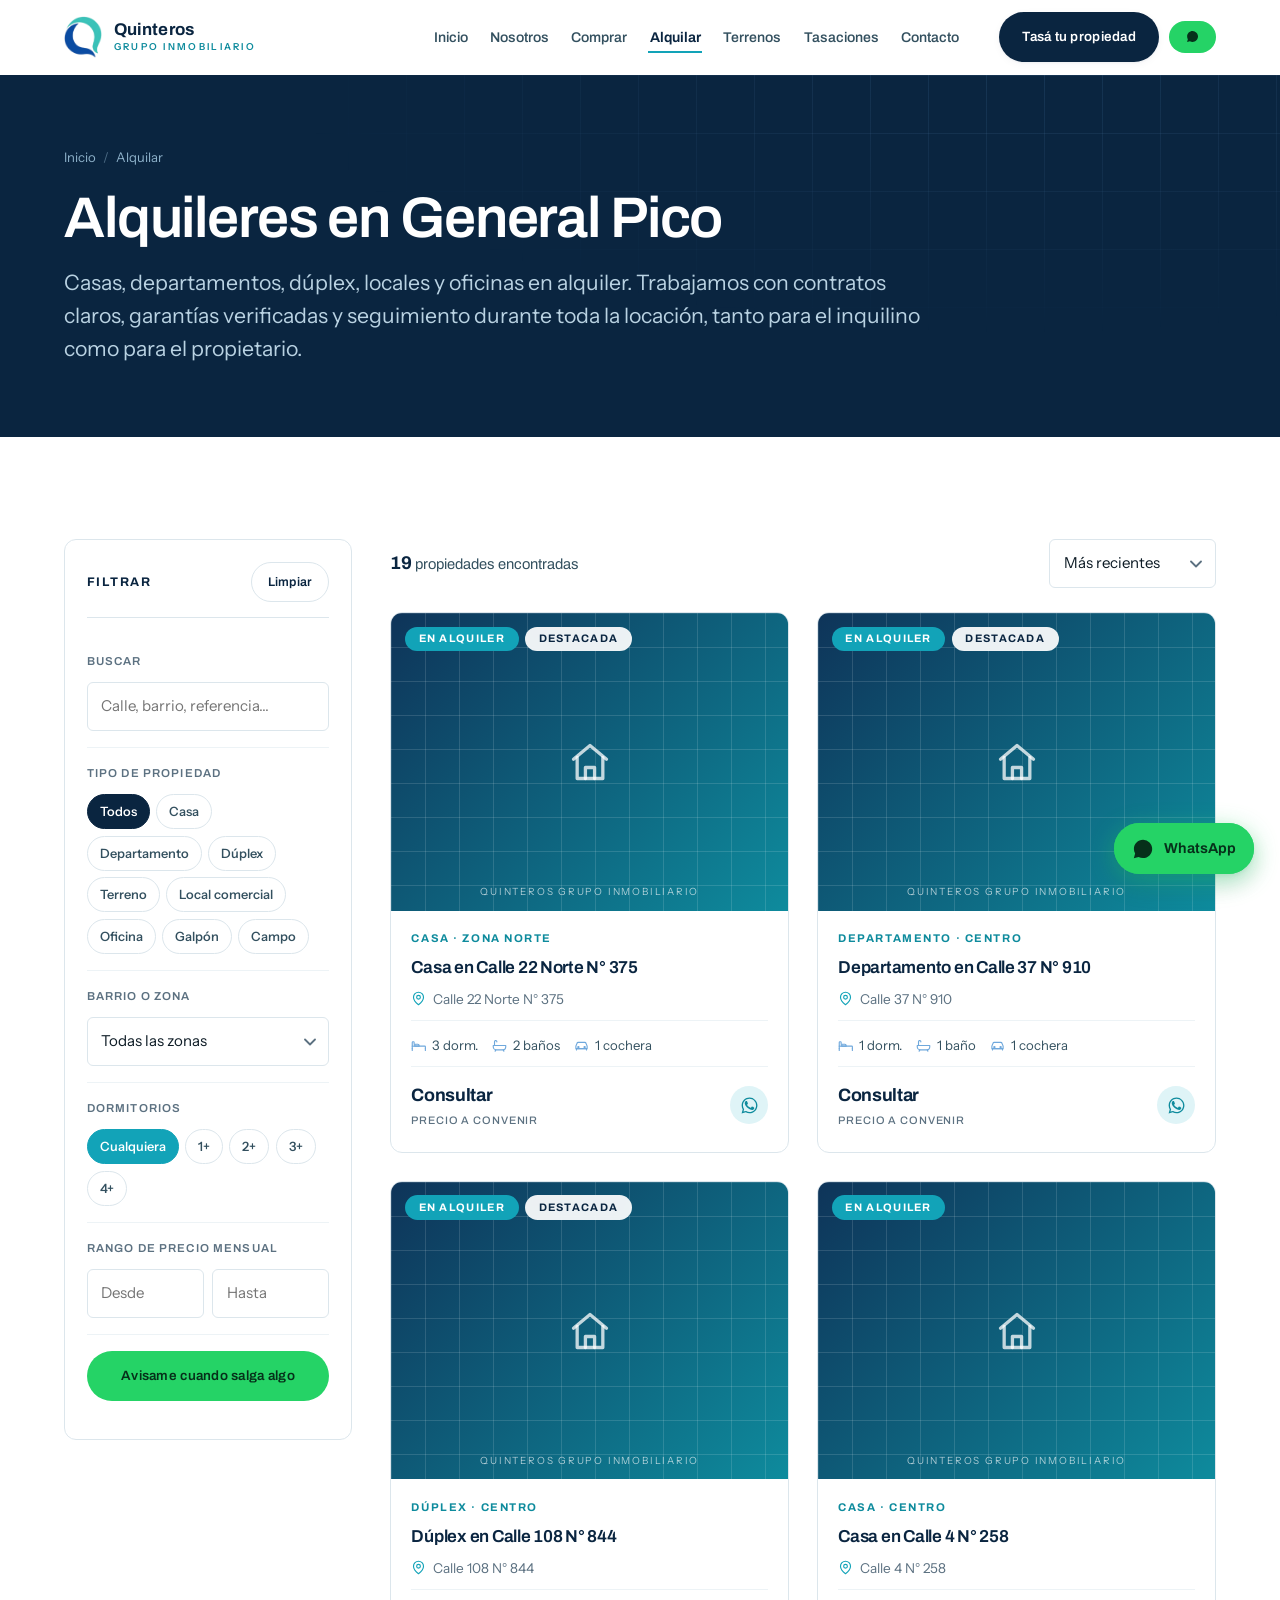
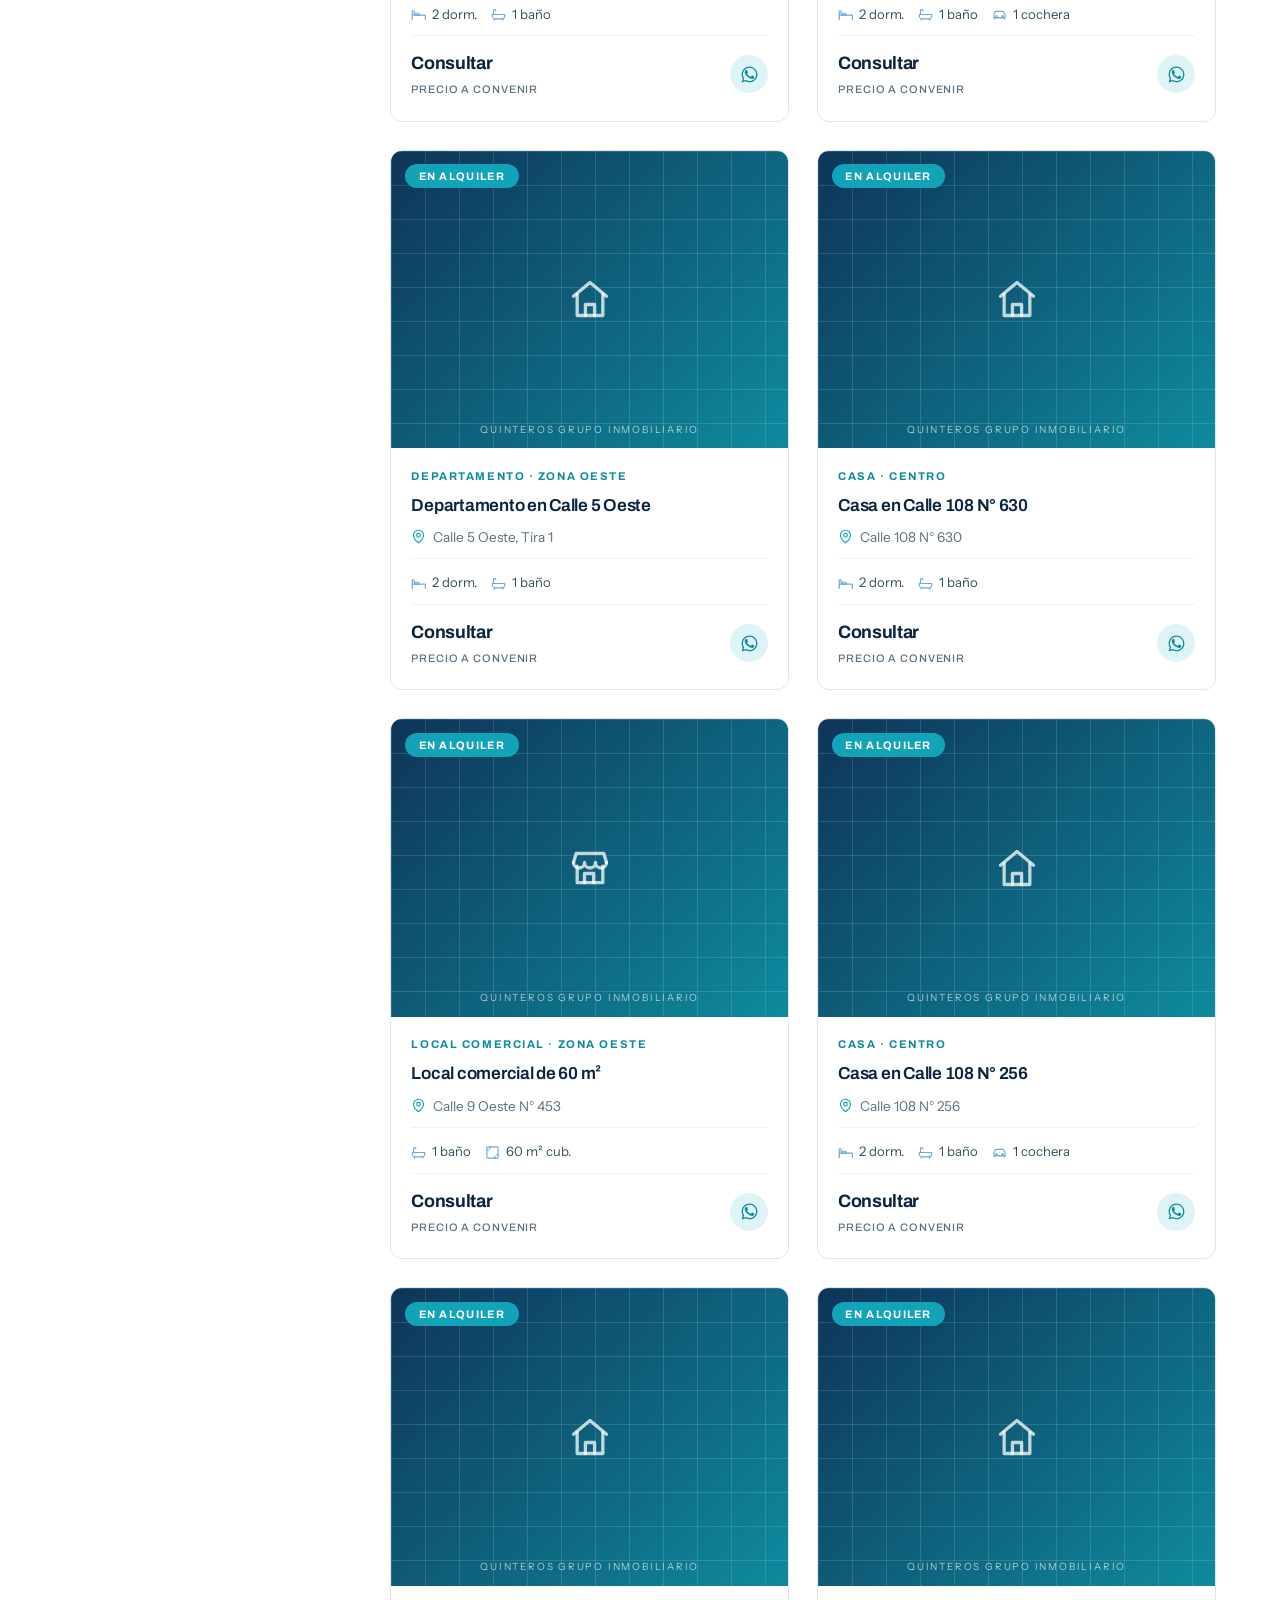
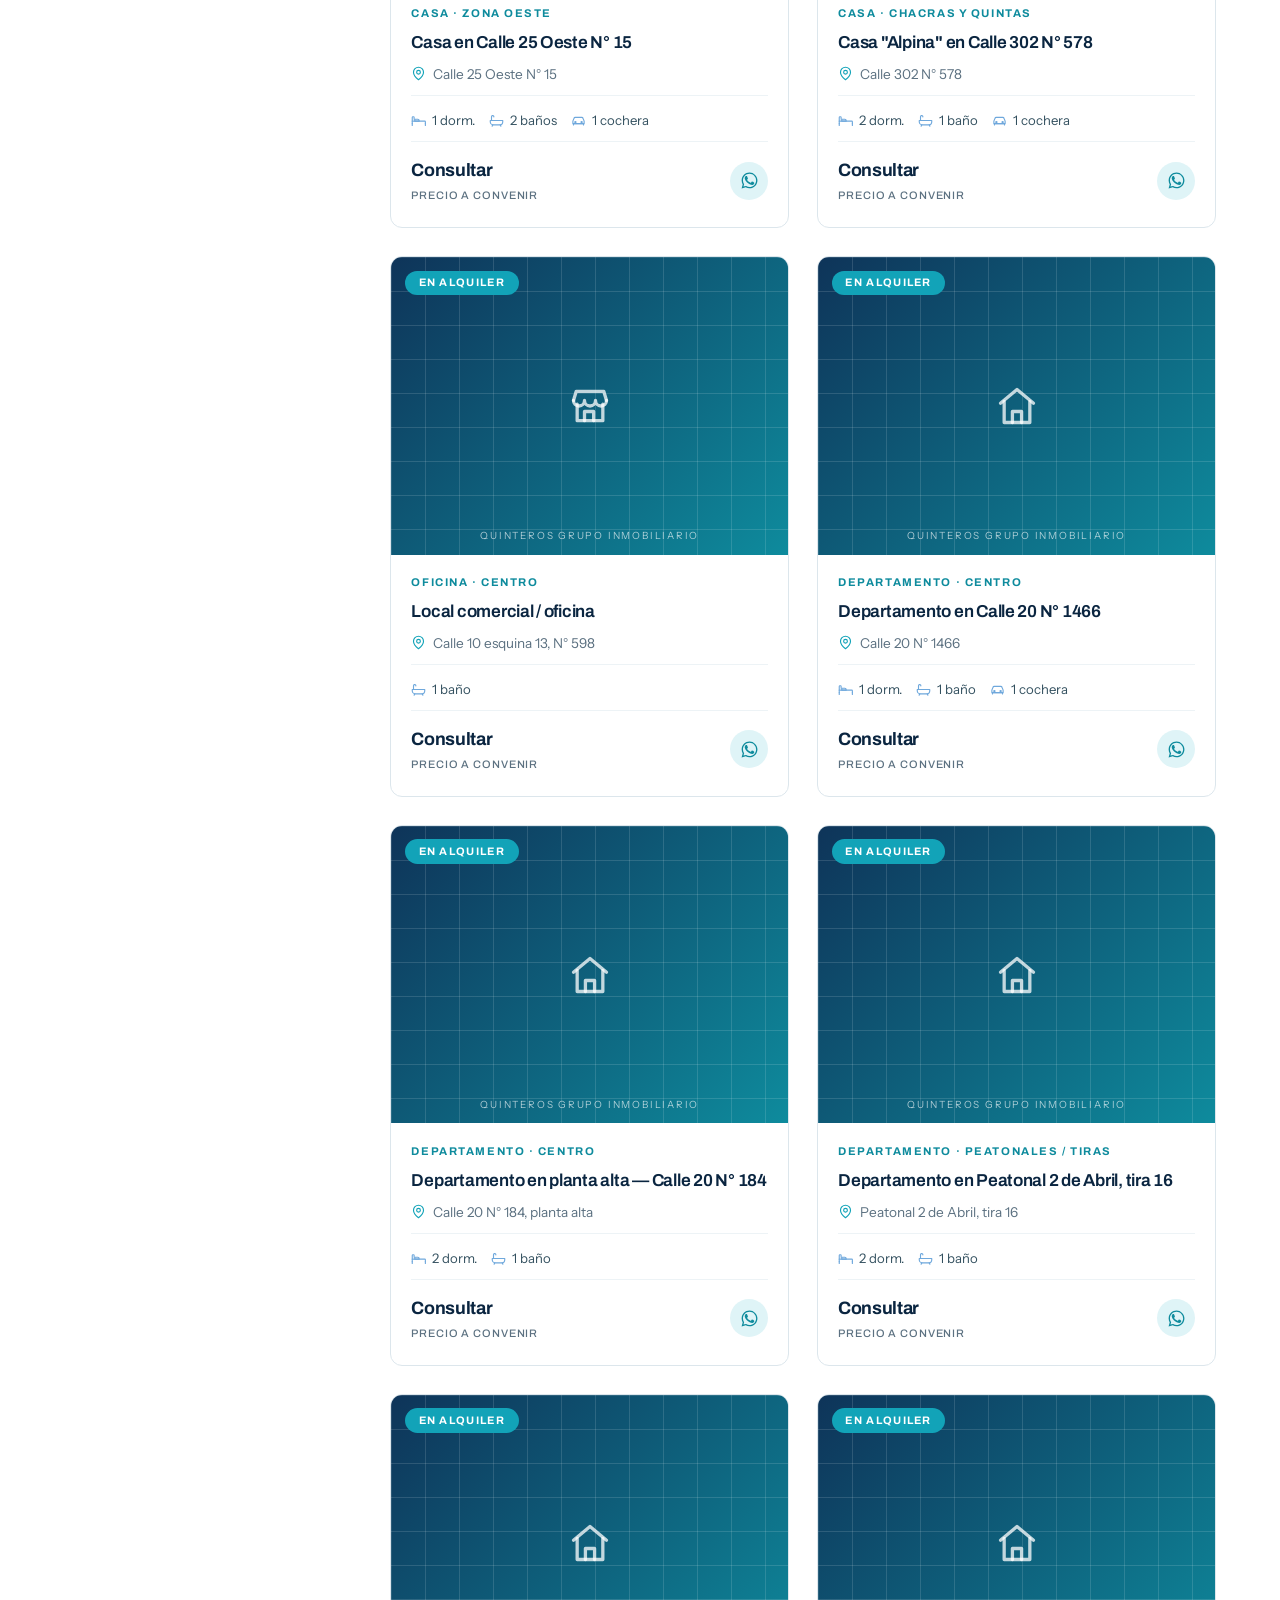
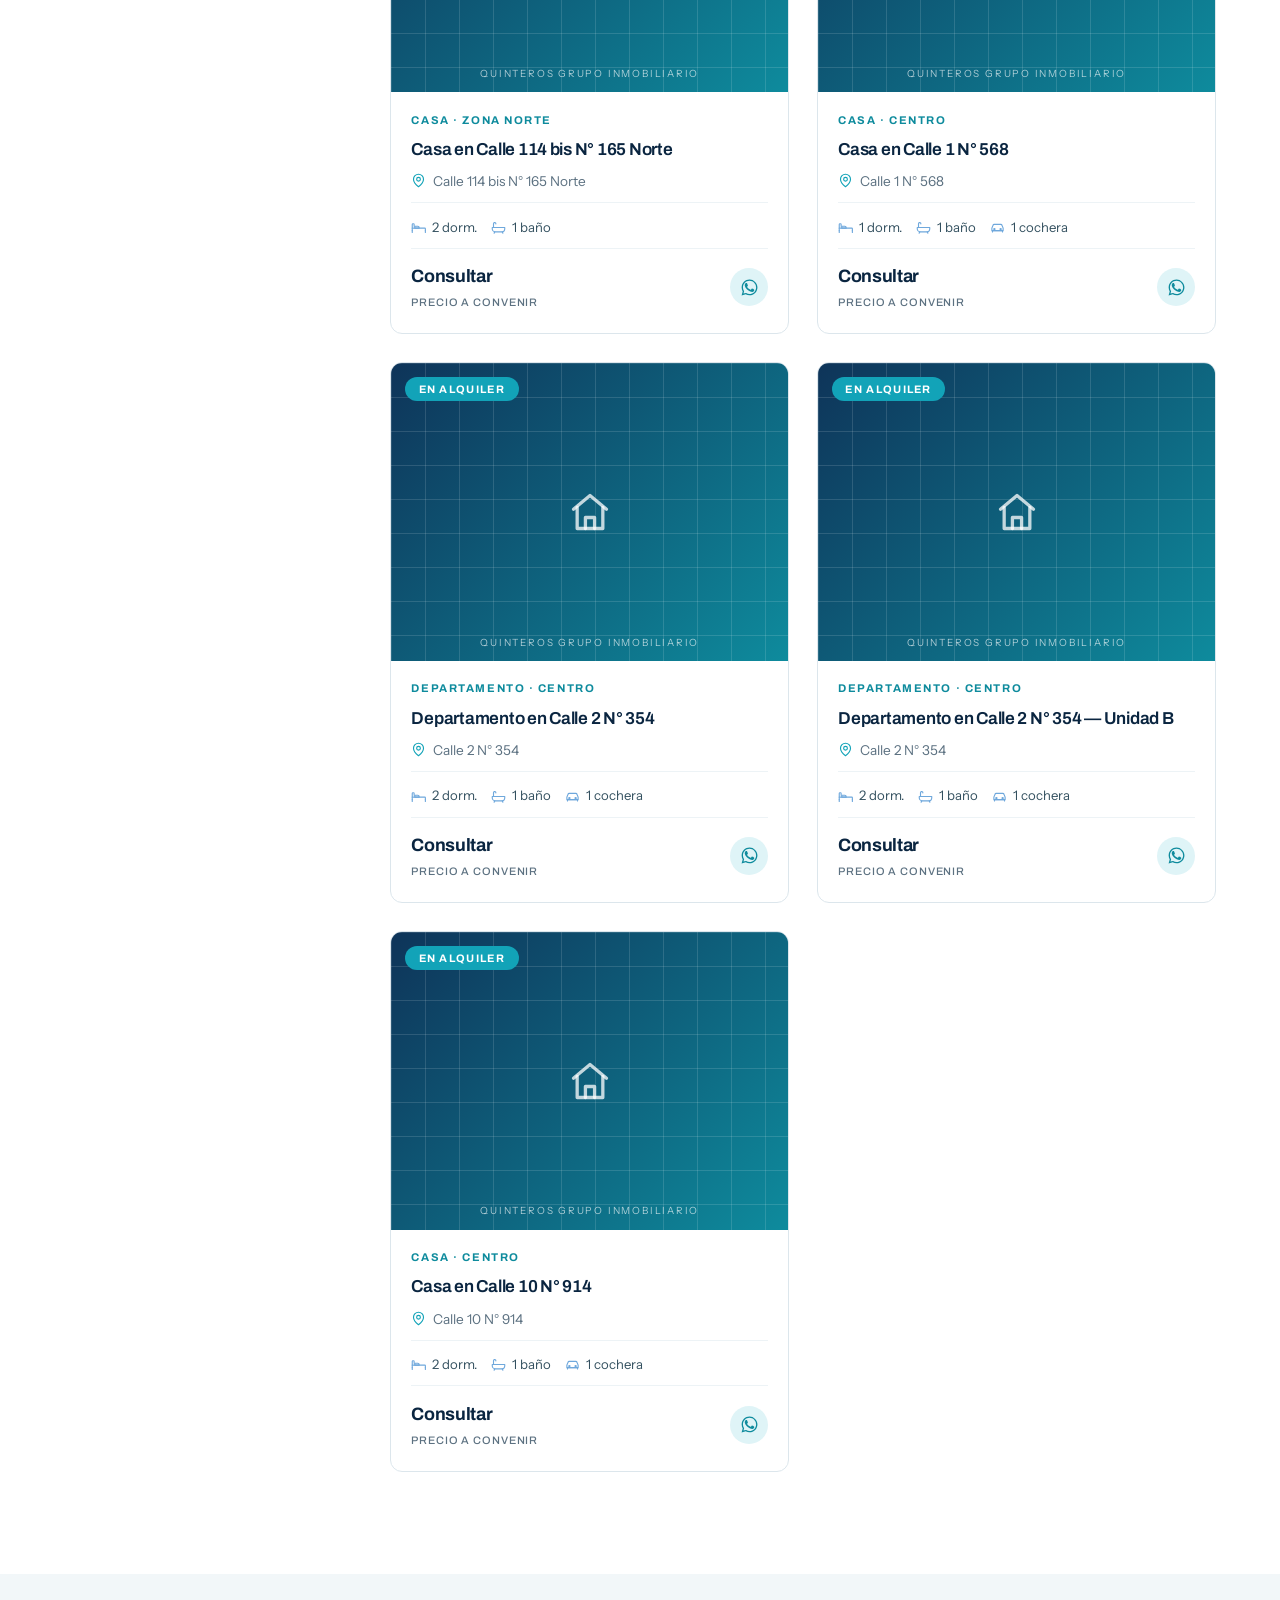
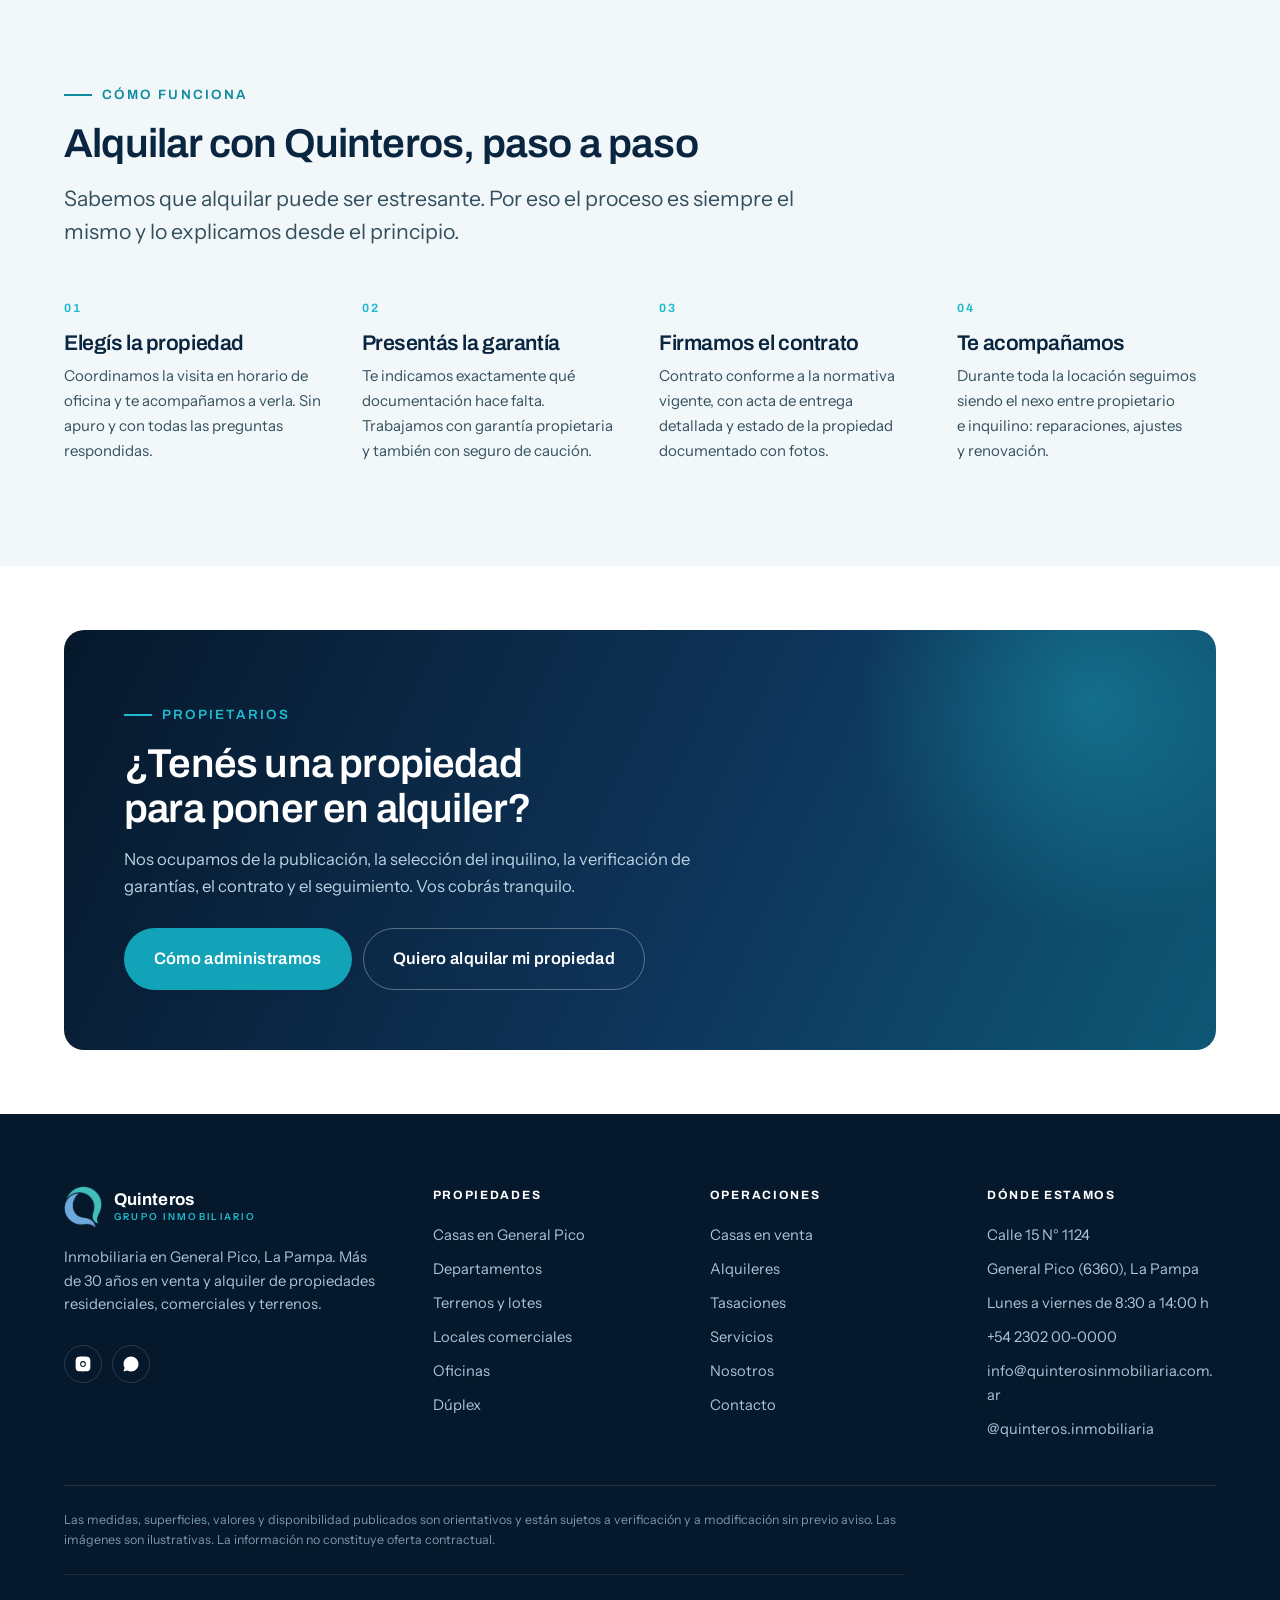
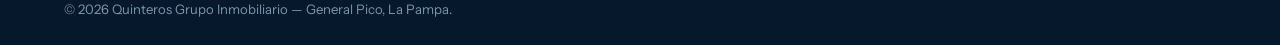
==== commit 3a596d47: "Sacar el enlace al panel del pie del sitio público Estaba en el pie de las 10 páginas. Dos motivos p" ====
--- a/alquilar.html
+++ b/alquilar.html
@@ -216,7 +216,6 @@
     <p class="footer__legal">Las medidas, superficies, valores y disponibilidad publicados son orientativos y están sujetos a verificación y a modificación sin previo aviso. Las imágenes son ilustrativas. La información no constituye oferta contractual.</p>
     <div class="footer__bottom">
       <p>© <span data-year>2026</span> Quinteros Grupo Inmobiliario — General Pico, La Pampa.</p>
-      <p><a href="admin.php">Panel de carga</a></p>
     </div>
   </div>
 </footer>
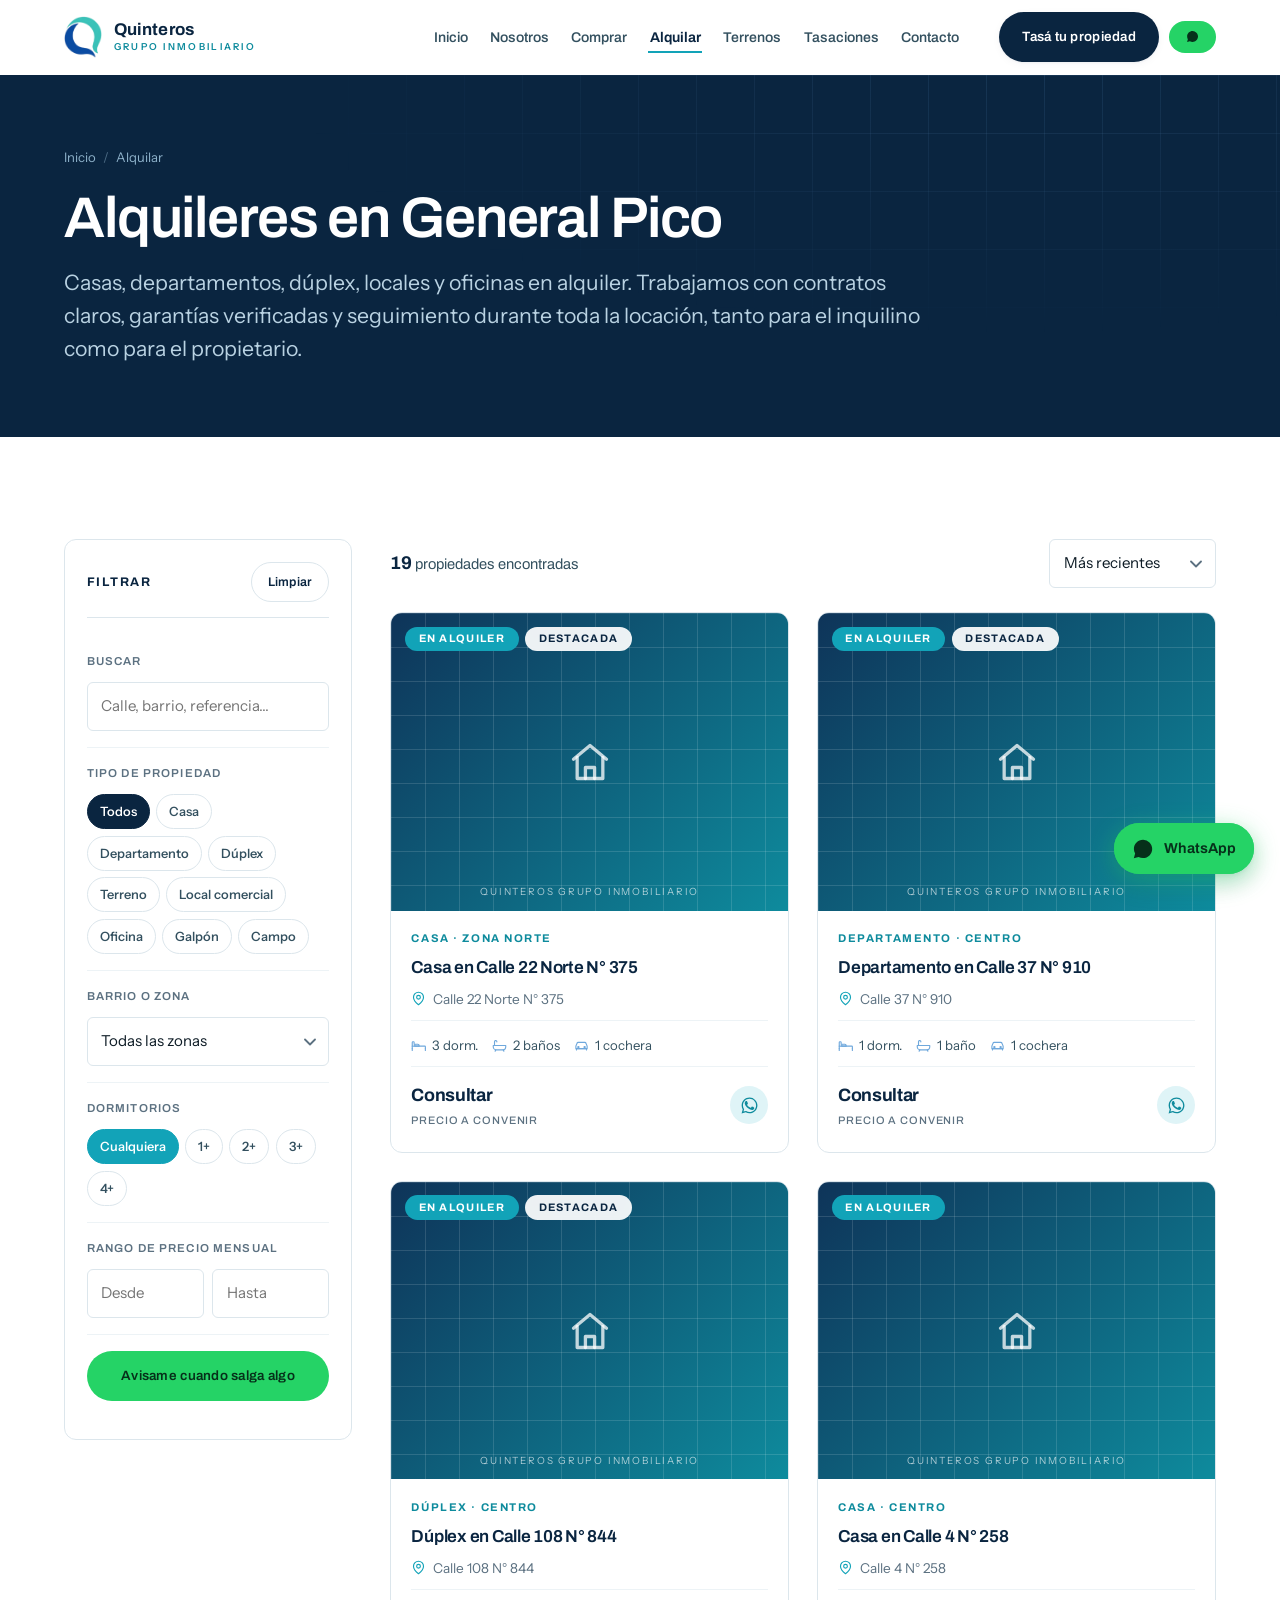
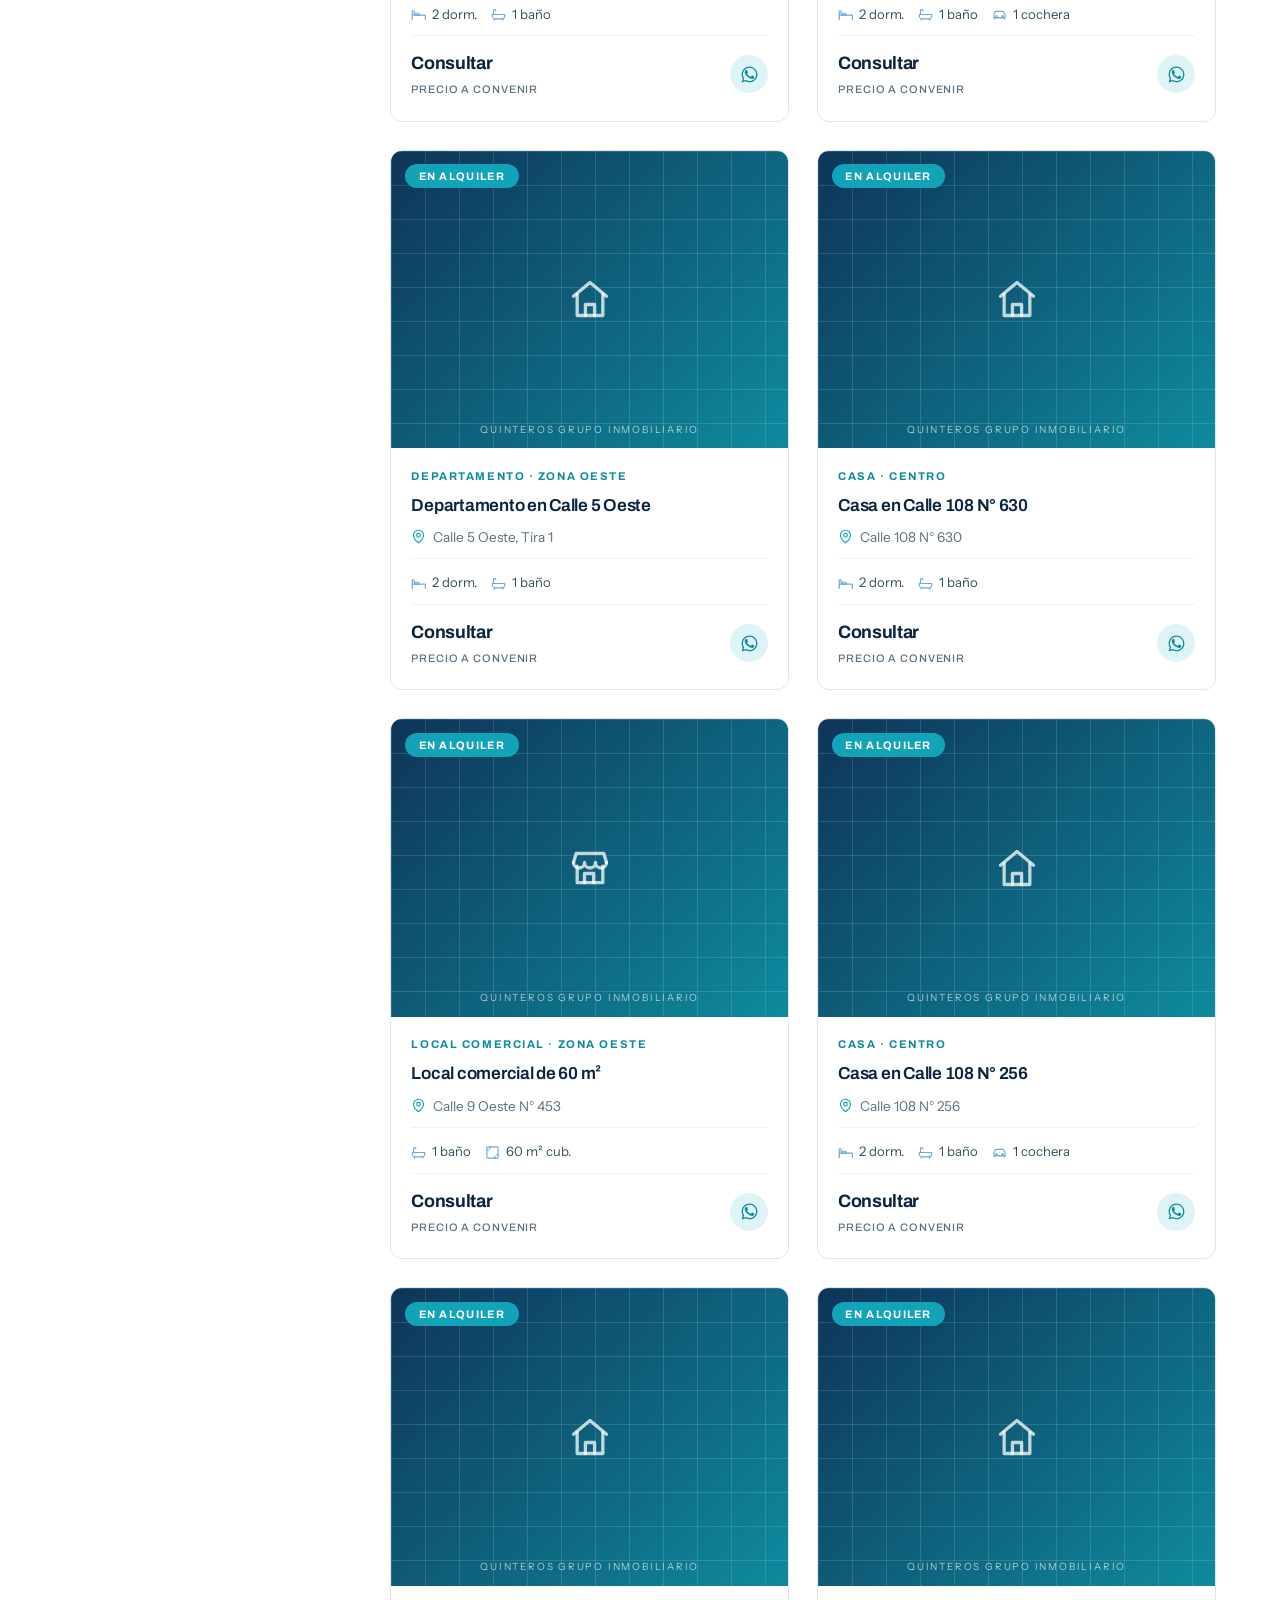
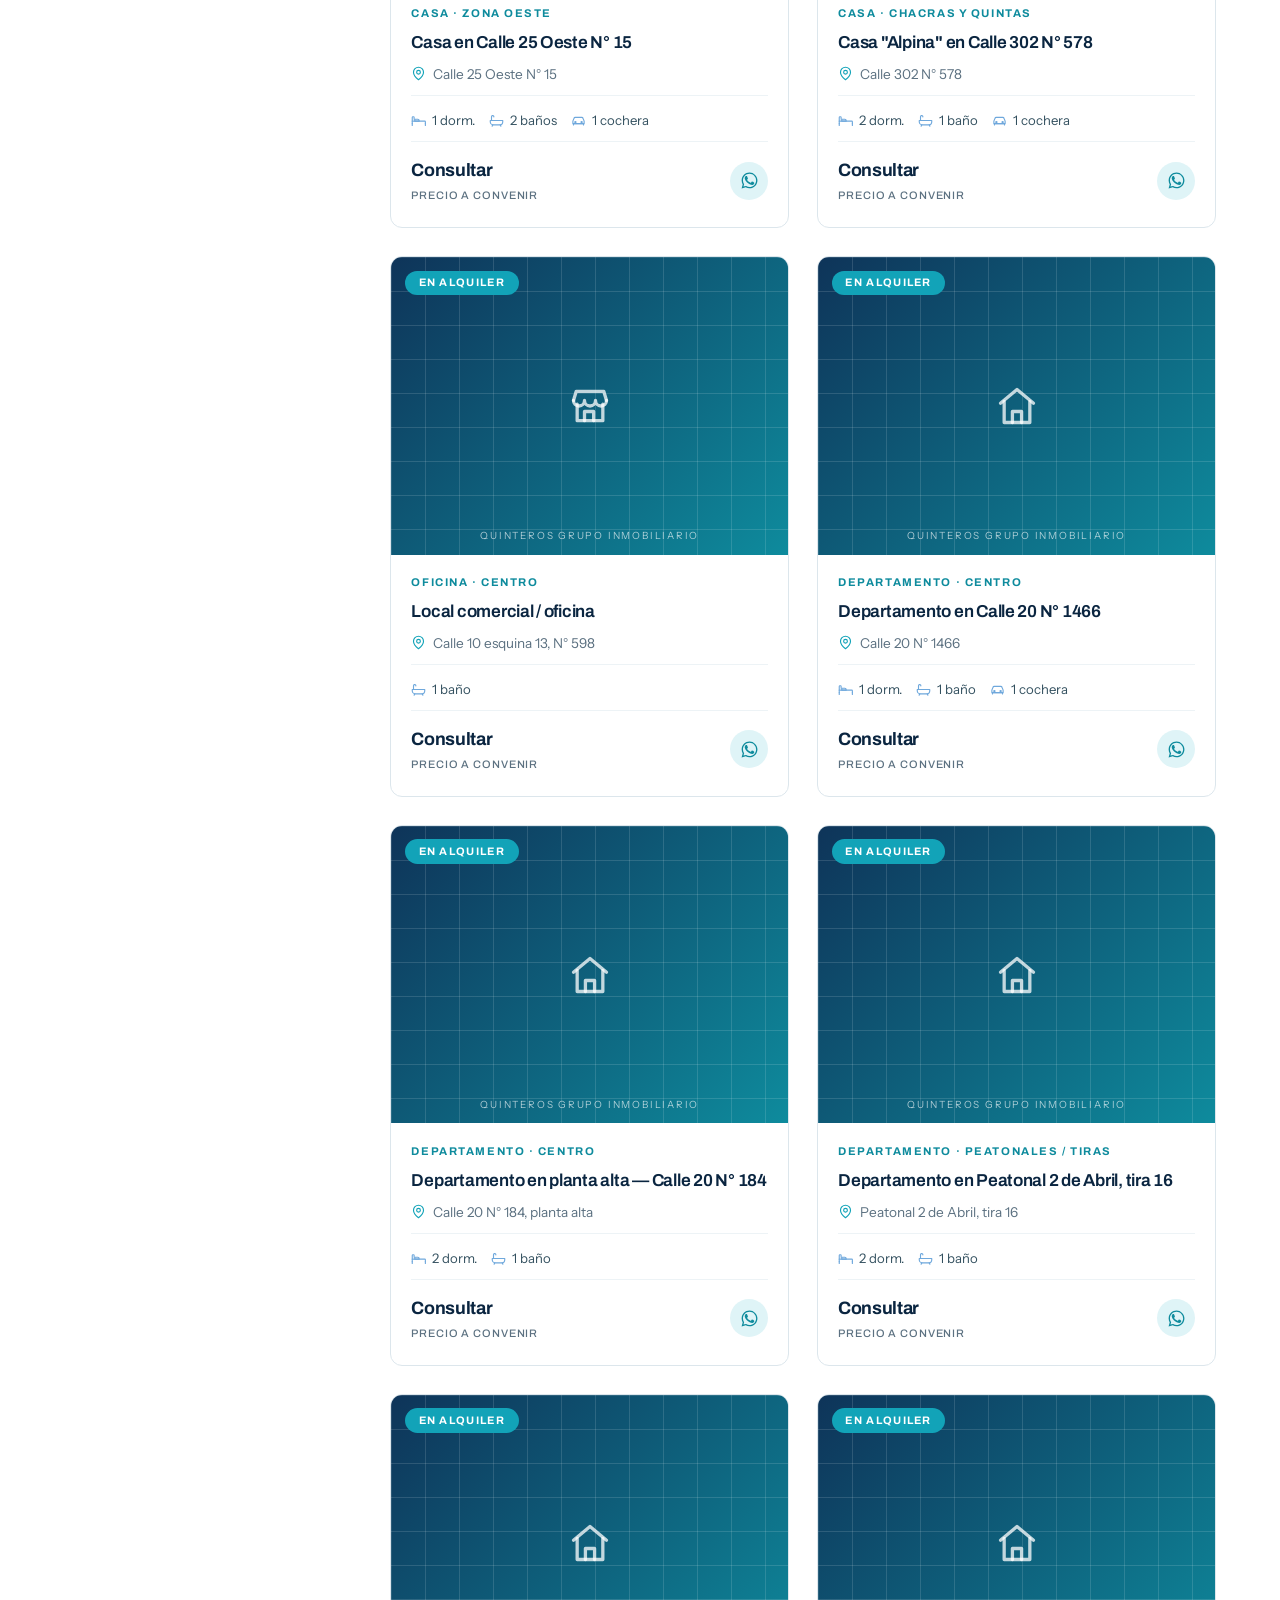
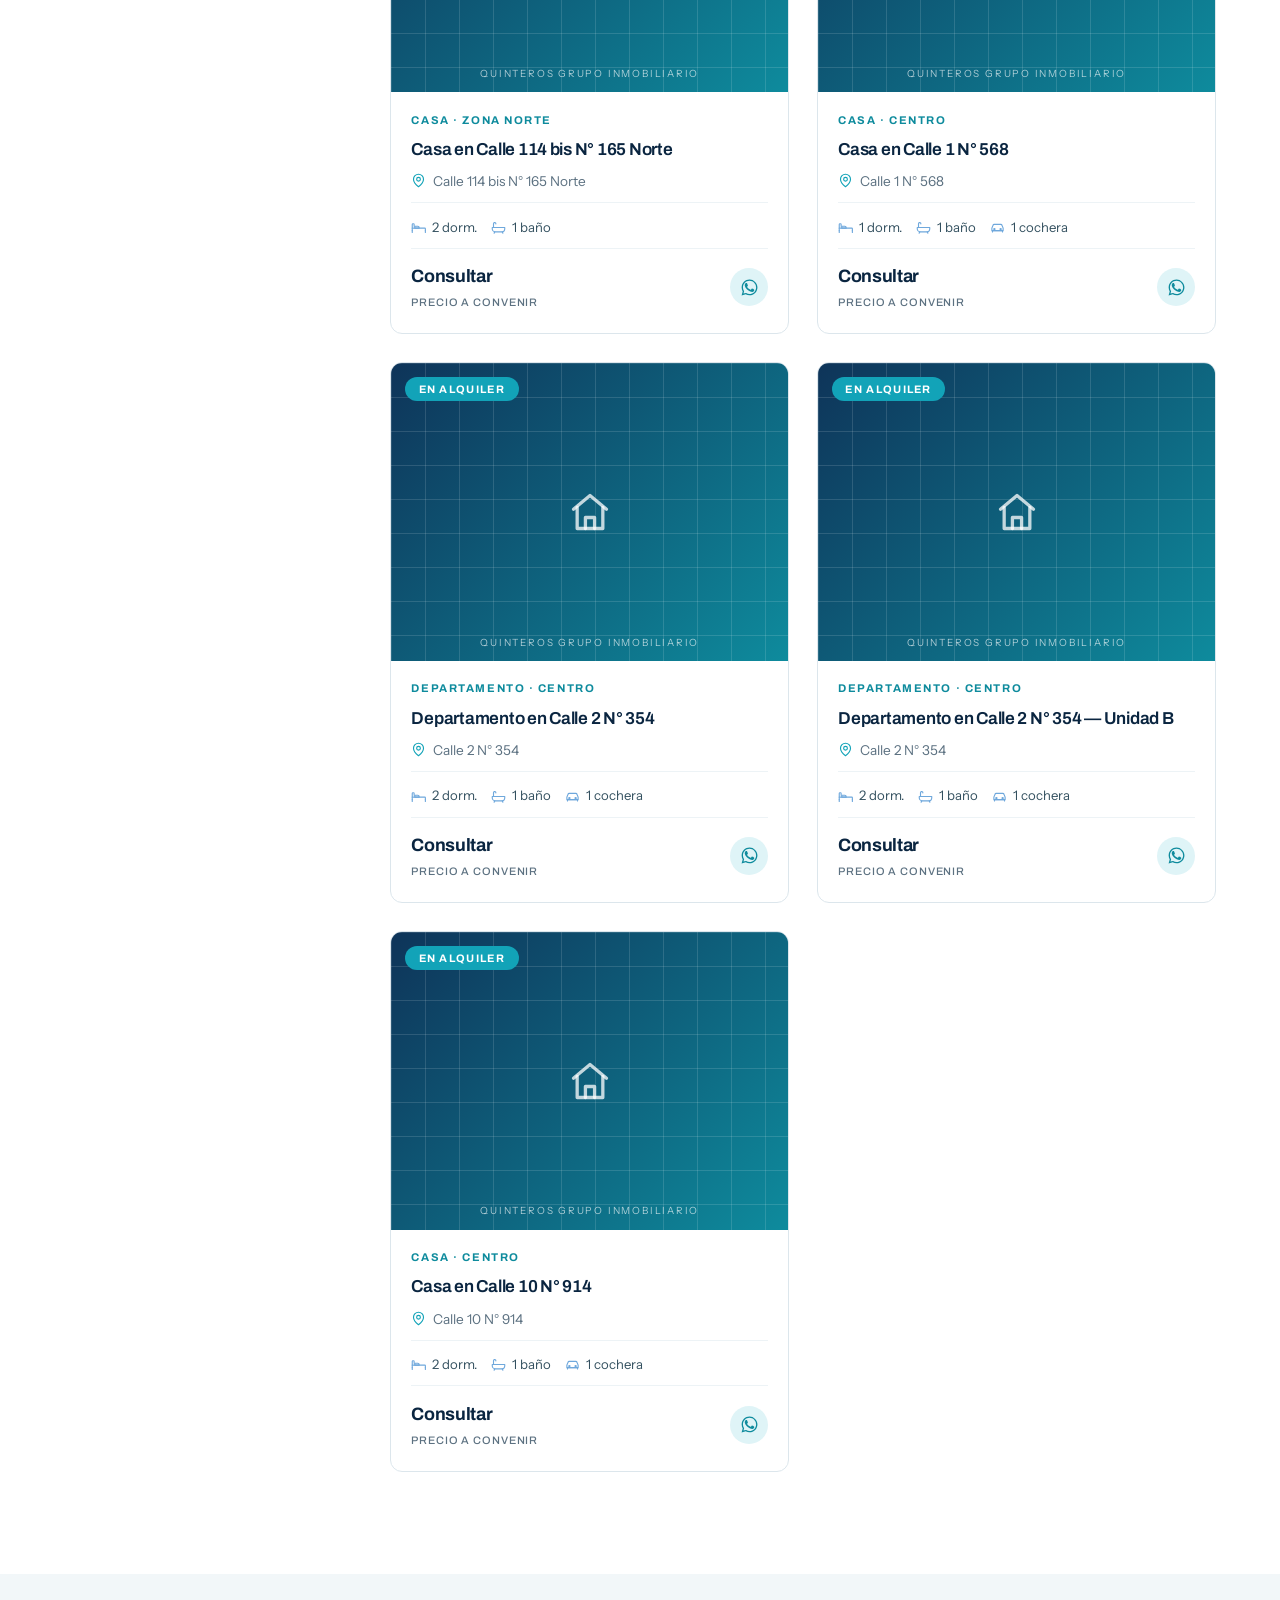
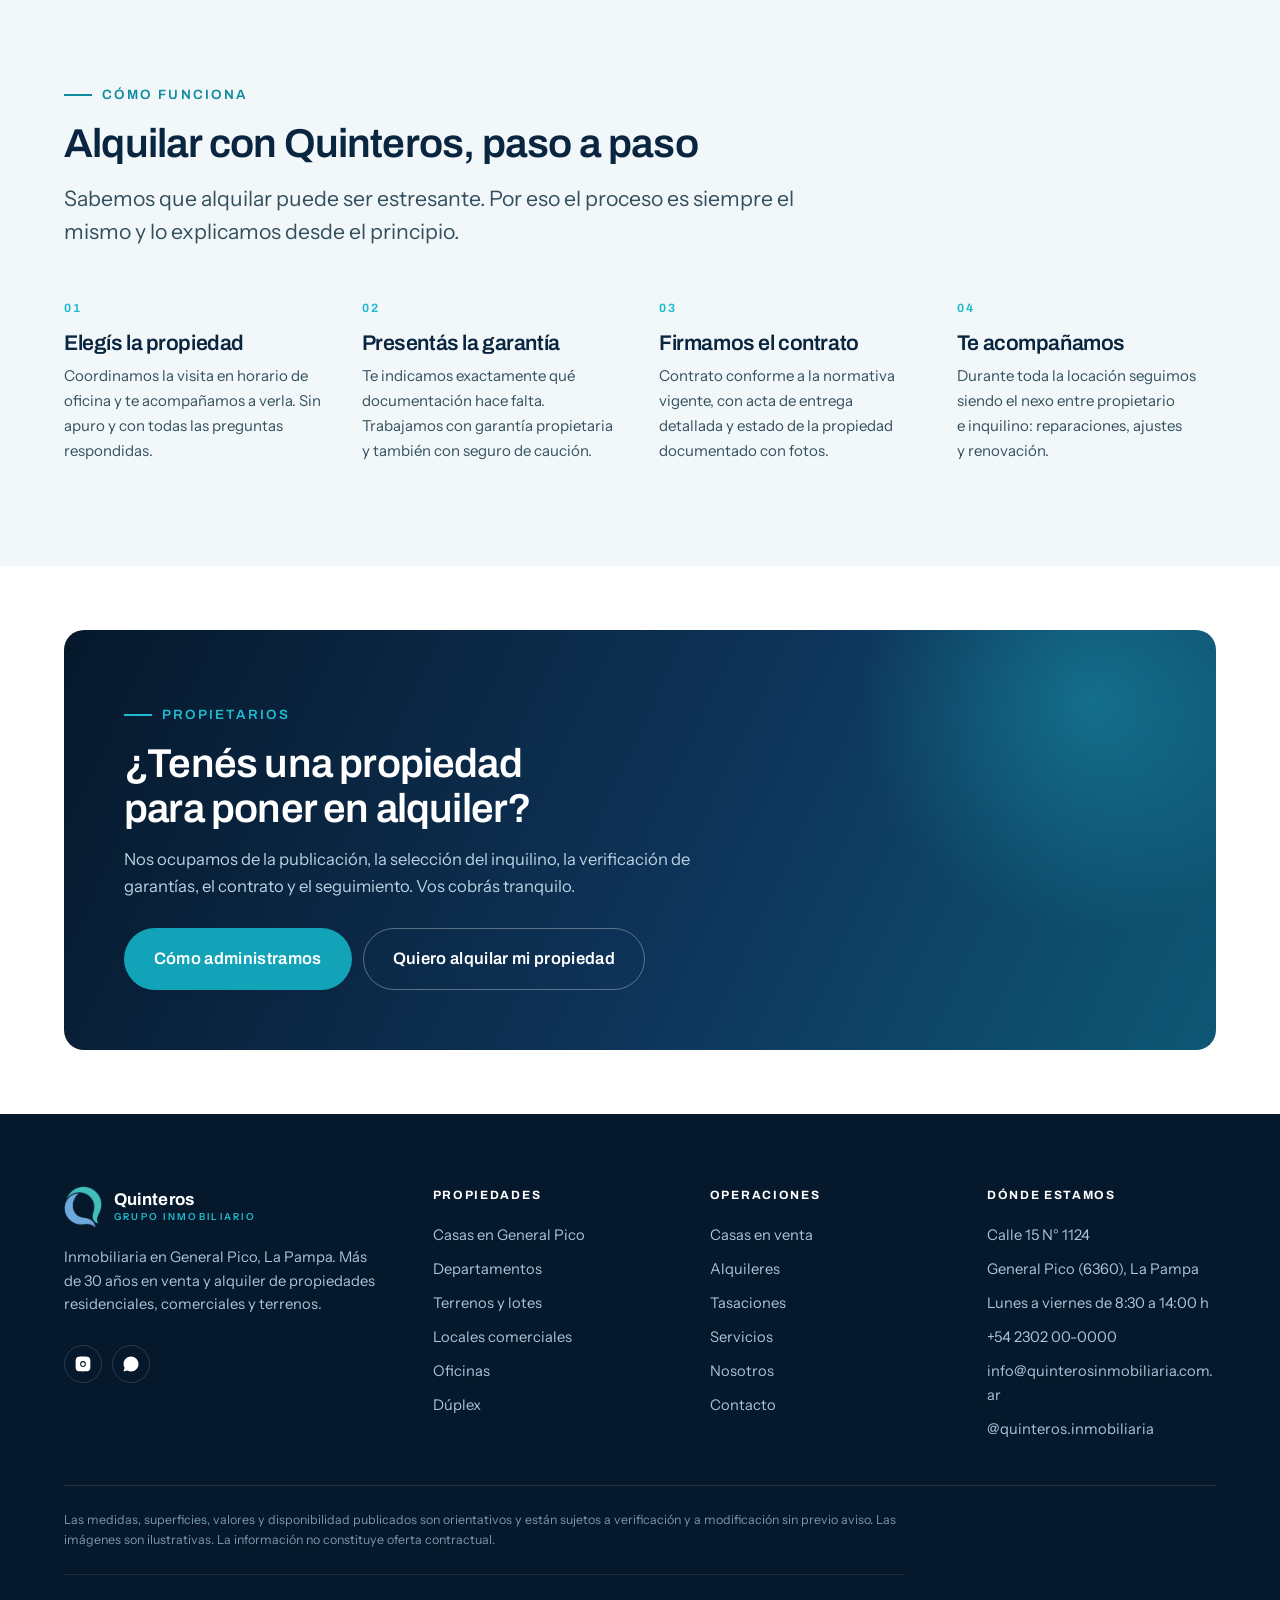
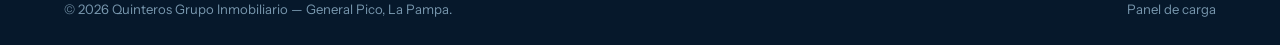
==== commit 86c8f559: "Migrar el backend de PHP + MySQL a Firebase El backend PHP queda preservado en la etiqueta v1-php. E" ====
--- a/alquilar.html
+++ b/alquilar.html
@@ -216,6 +216,7 @@
     <p class="footer__legal">Las medidas, superficies, valores y disponibilidad publicados son orientativos y están sujetos a verificación y a modificación sin previo aviso. Las imágenes son ilustrativas. La información no constituye oferta contractual.</p>
     <div class="footer__bottom">
       <p>© <span data-year>2026</span> Quinteros Grupo Inmobiliario — General Pico, La Pampa.</p>
+      <p><a href="admin.html">Panel de carga</a></p>
     </div>
   </div>
 </footer>
@@ -226,7 +227,9 @@
 </a>
 
 <script src="assets/js/config.js"></script>
+<script src="assets/js/firebase-config.js"></script>
 <script src="data/propiedades.js"></script>
+<script src="assets/js/catalogo-datos.js"></script>
 <script src="assets/js/app.js"></script>
 <script src="assets/js/catalogo.js"></script>
 </body>
--- a/assets/css/styles.css
+++ b/assets/css/styles.css
@@ -1652,6 +1652,10 @@
   align-items: center;
   gap: 0.65rem;
   min-width: 0;
+  /* Sin esto, arrastrar un poco el mouse al hacer clic selecciona el texto
+     de la fila en vez de activarla, y el clic se pierde. */
+  user-select: none;
+  -webkit-user-select: none;
   padding: 0.6rem 0.7rem;
   border: 1px solid var(--line);
   border-radius: var(--radius-s);
@@ -1663,6 +1667,9 @@
 .admin-item:hover { border-color: var(--turq-400); background: var(--turq-100); }
 .admin-item.is-active { border-color: var(--navy-800); background: var(--navy-800); color: #fff; }
 .admin-item.is-active .admin-item__meta { color: #9FC0D6; }
+/* Los hijos no interceptan el puntero: así el destino del evento es siempre
+   el <button> de la fila, nunca un <span> de adentro. */
+.admin-item > *, .admin-item__body > * { pointer-events: none; }
 .admin-item__dot { width: 8px; height: 8px; border-radius: 2px; flex: none; }
 .admin-item__body { min-width: 0; flex: 1; }
 /* Son <span>: sin display:block el recorte con puntos suspensivos no funciona
